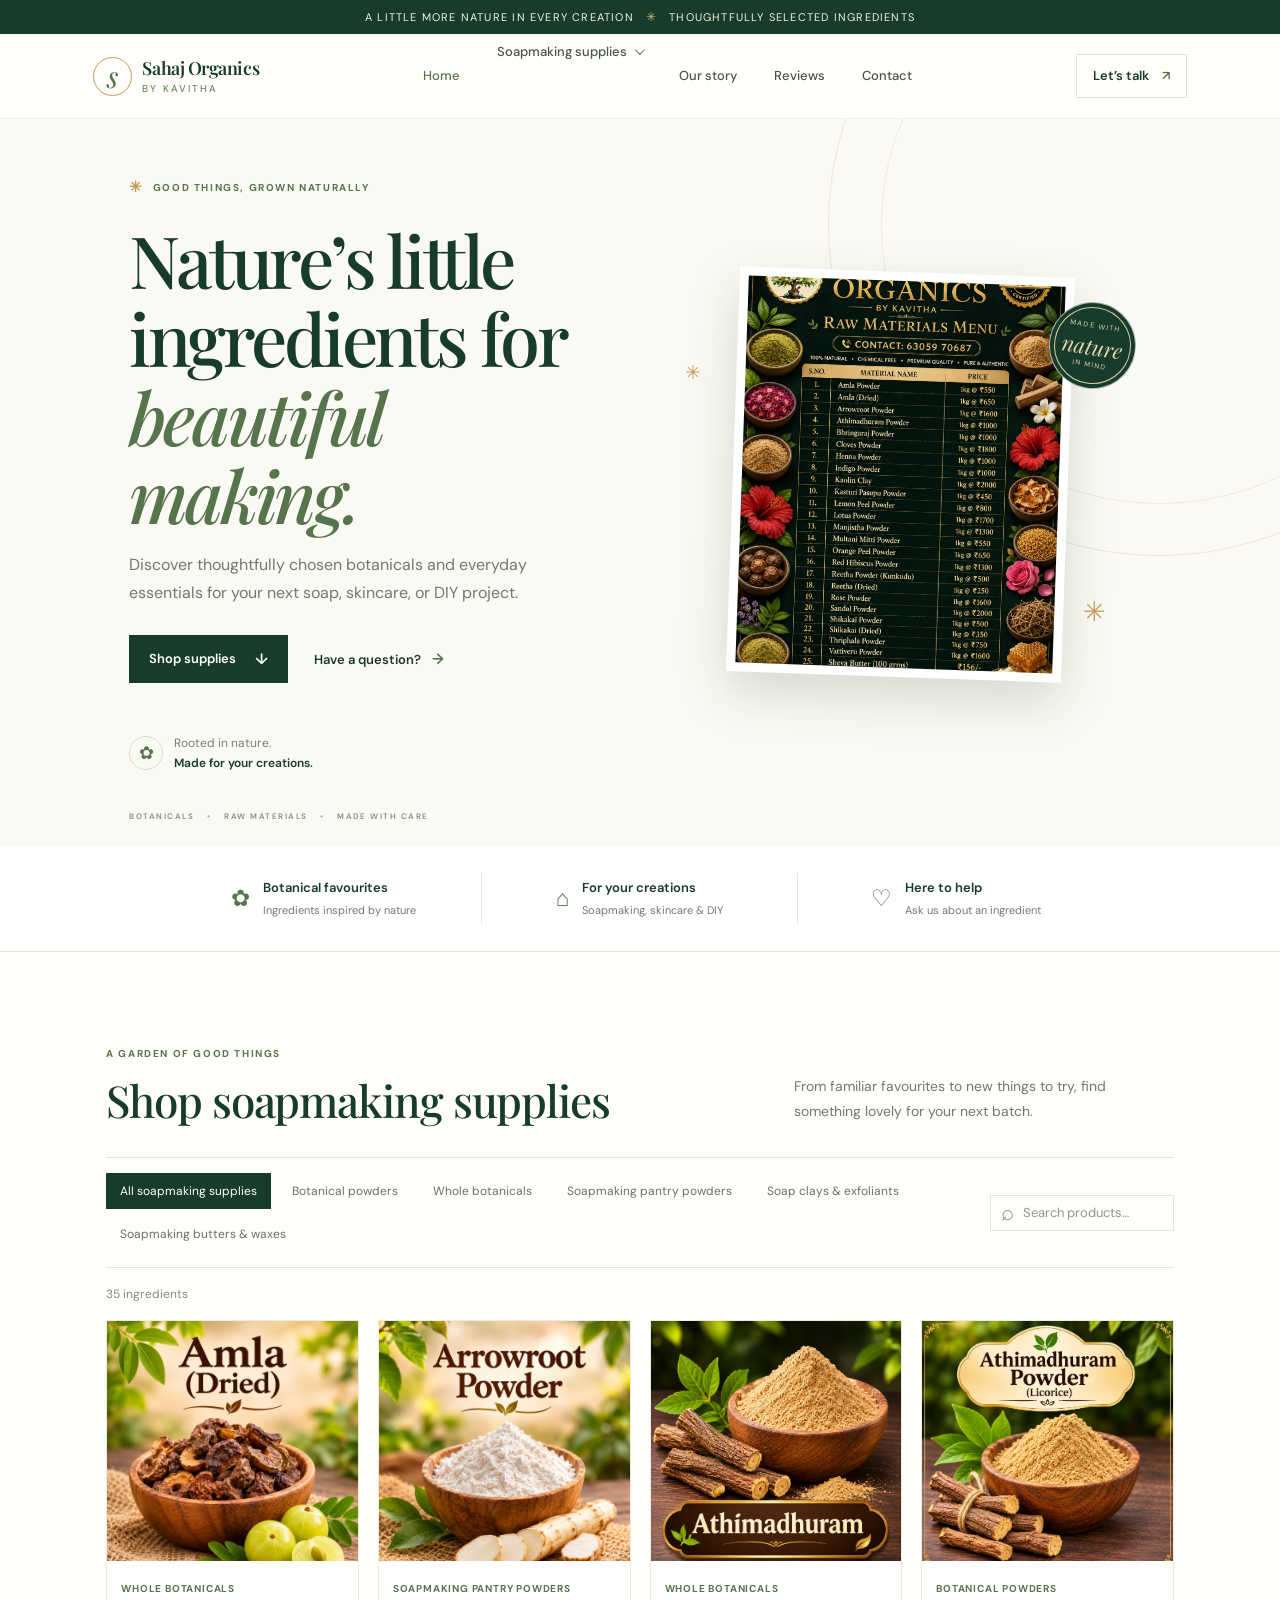
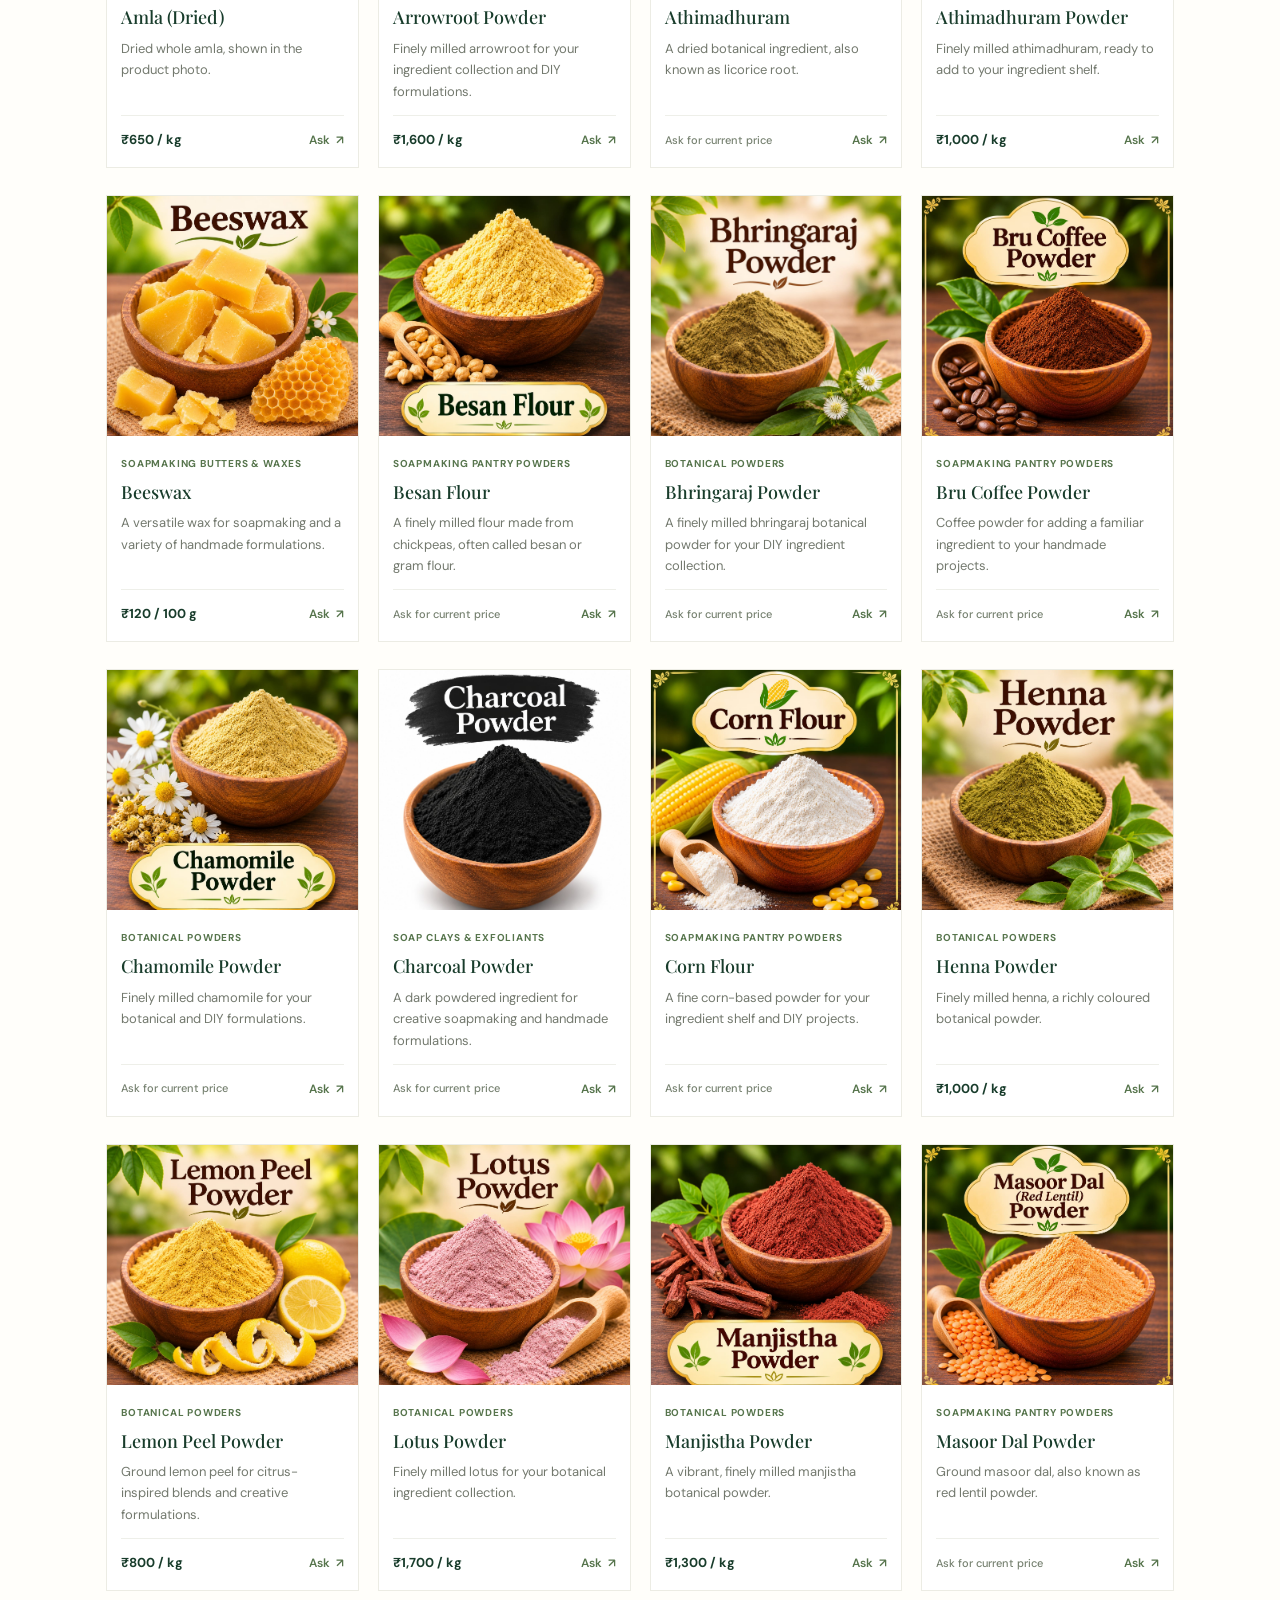
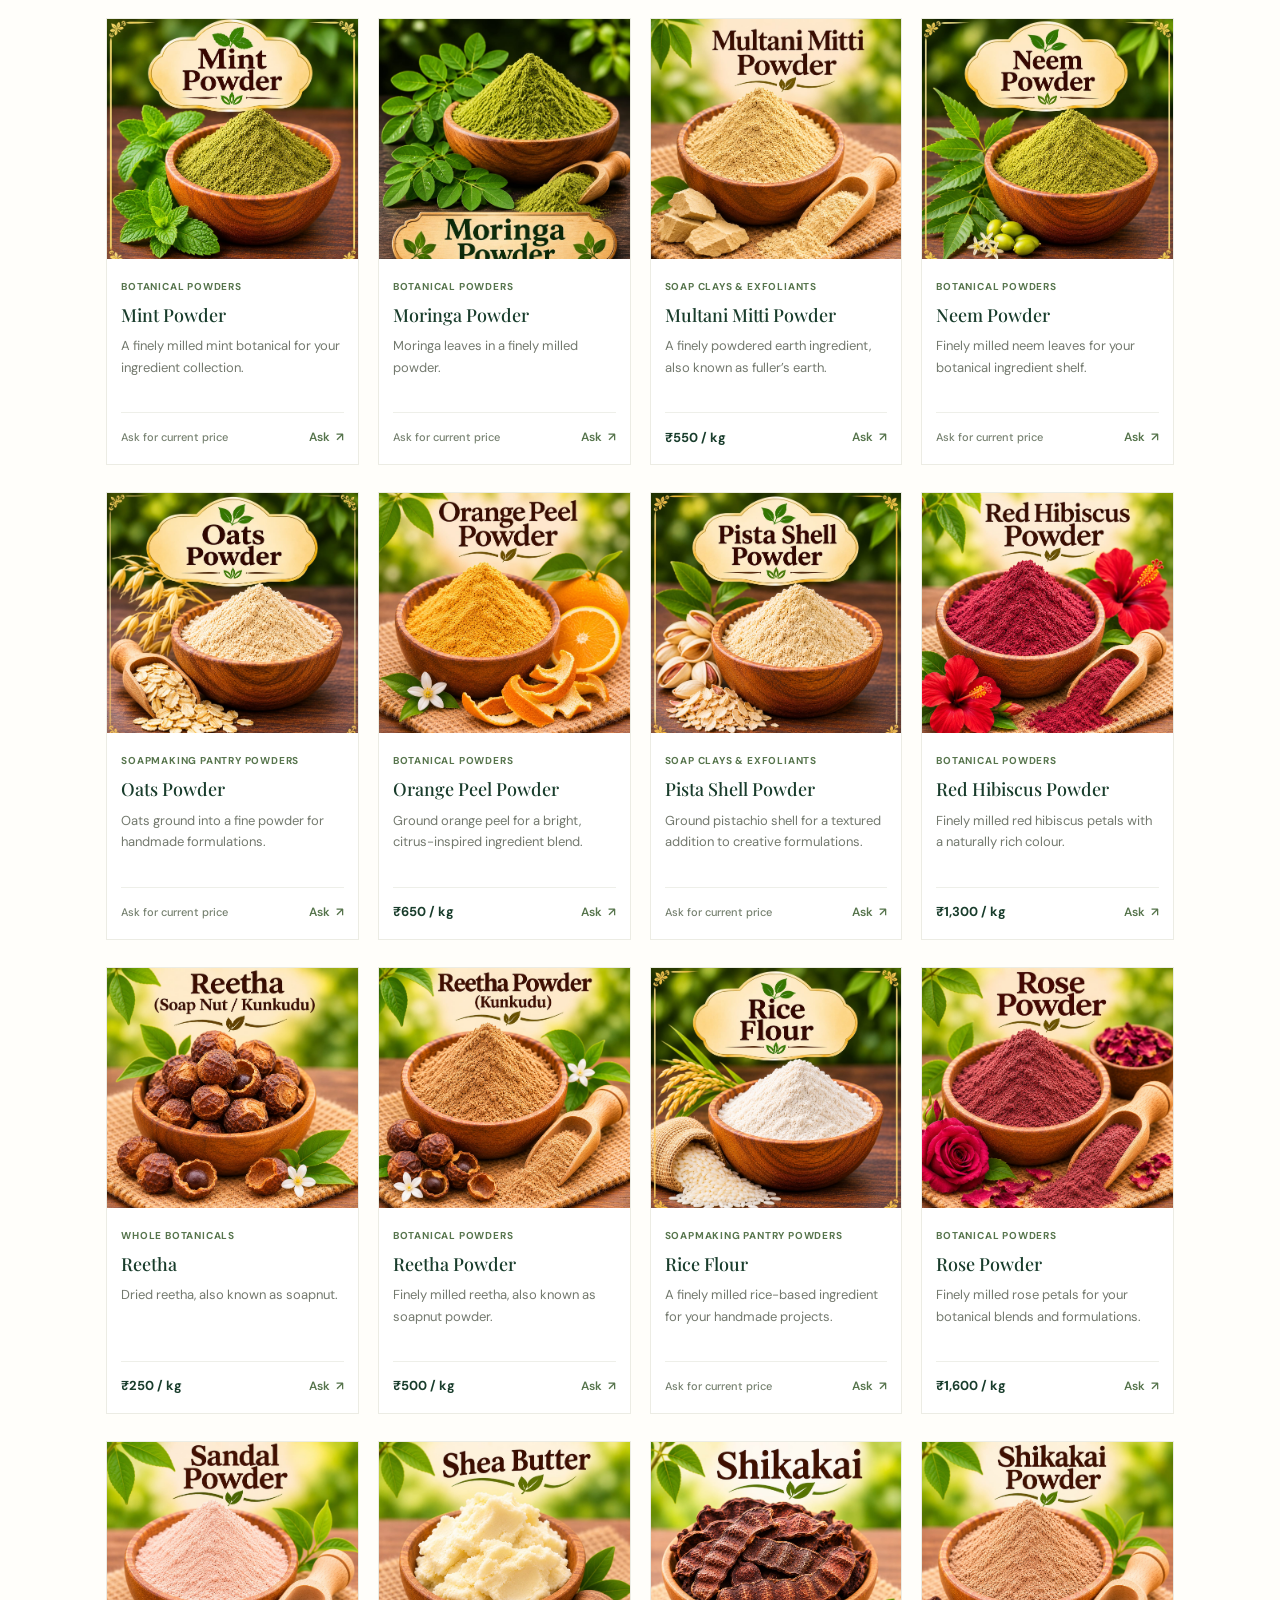
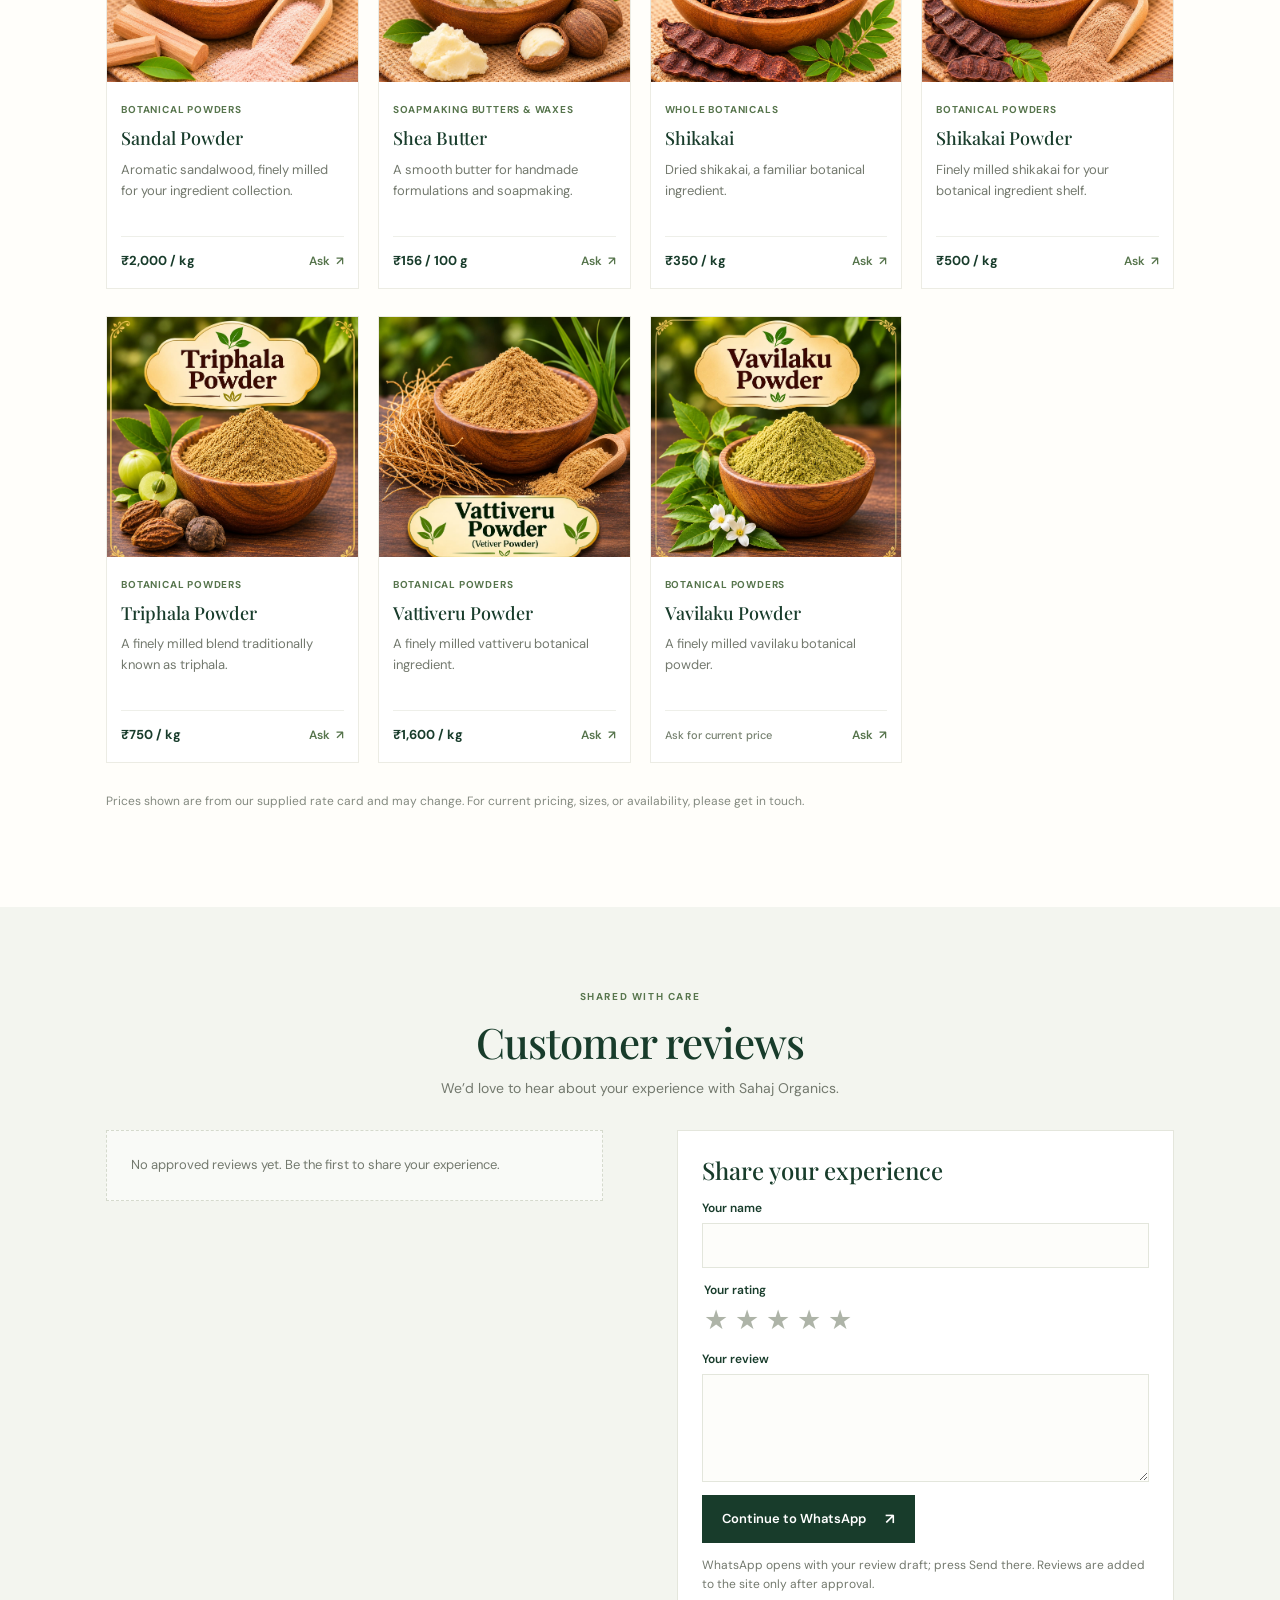
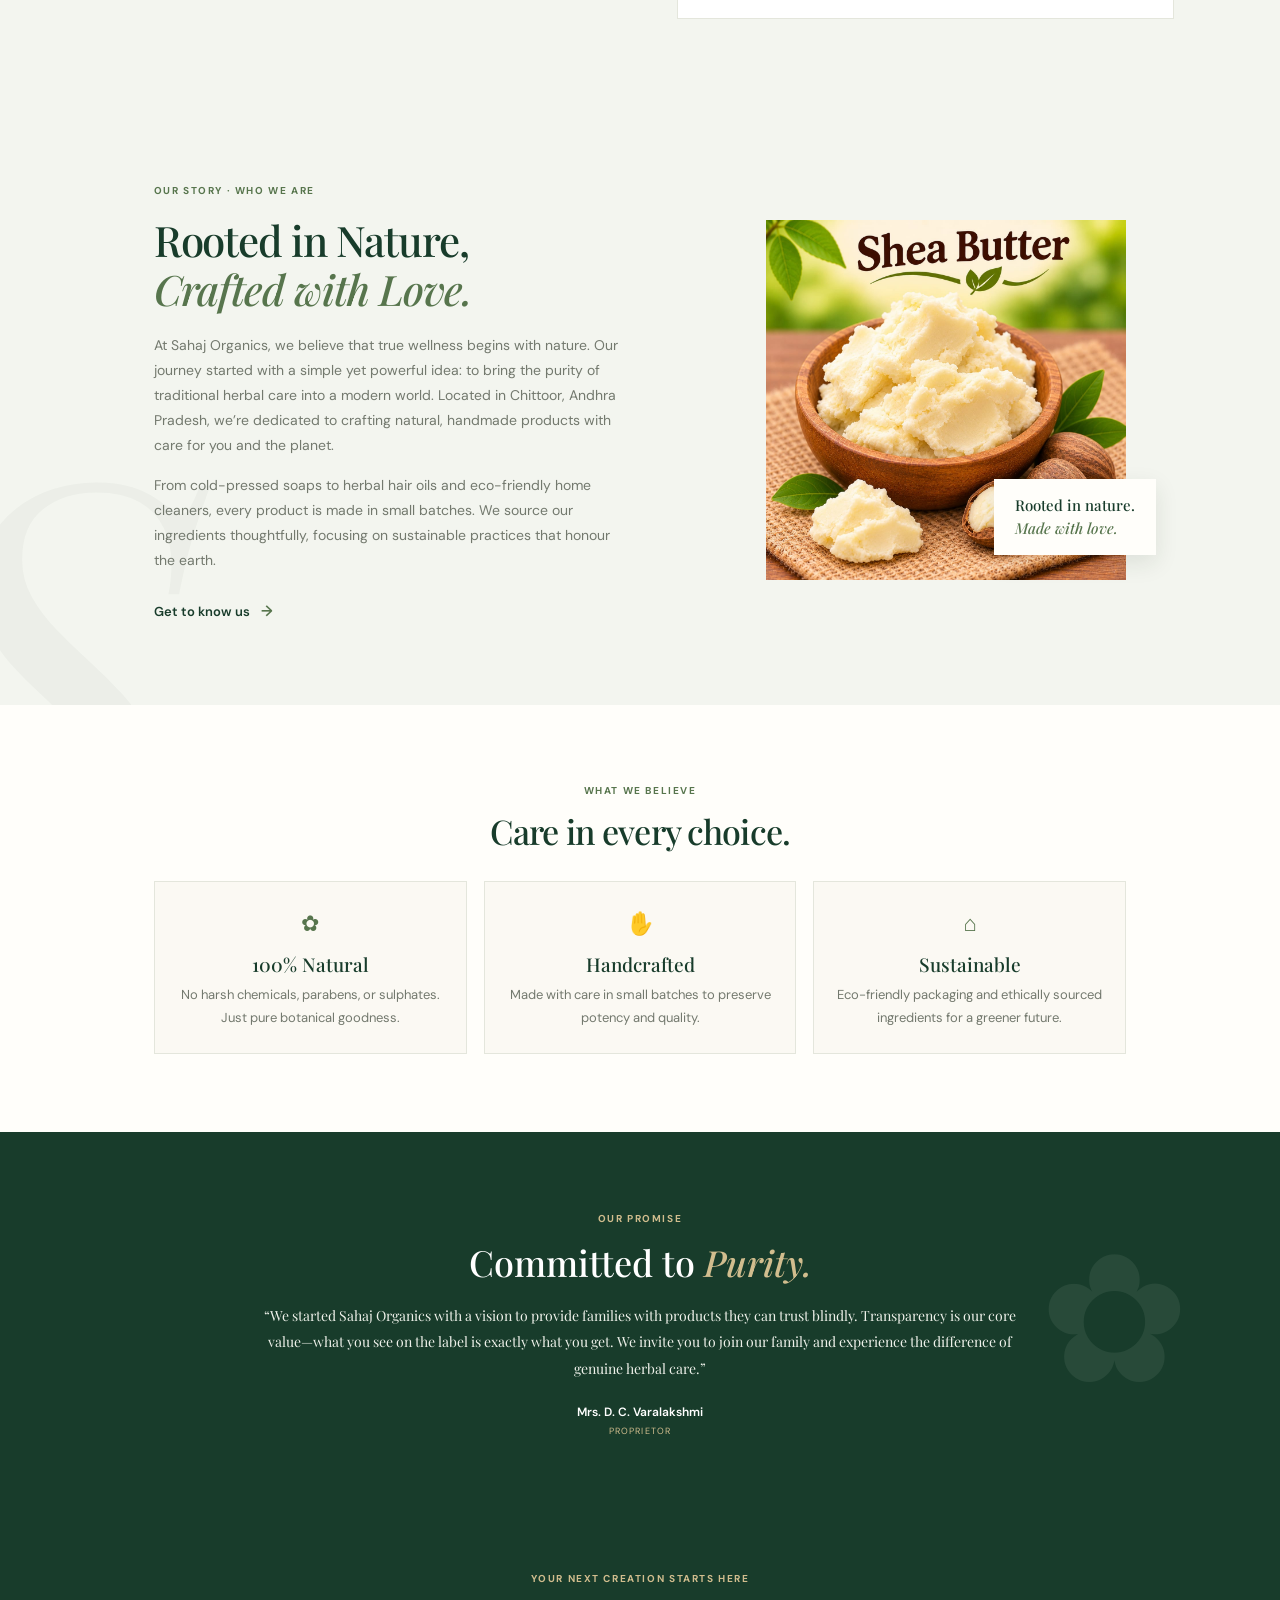
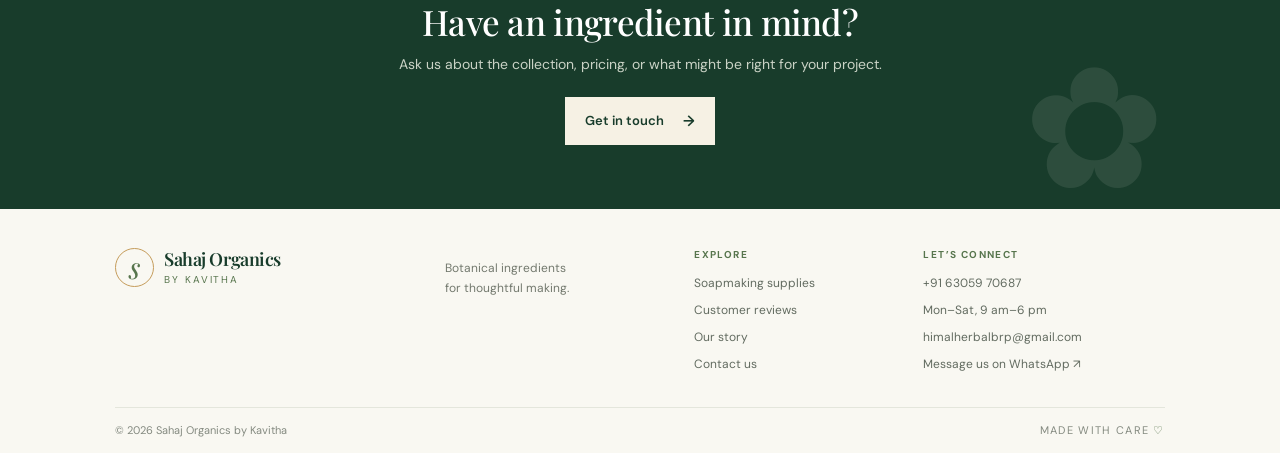
==== index.html @ aa80fddc "Add Sahaj Organics storefront Co-authored-by: Copilot <223556219+Copilot@users.noreply.github.com>" ====
<!doctype html>
<html lang="en">
  <head>
    <meta charset="utf-8">
    <meta name="viewport" content="width=device-width, initial-scale=1">
    <meta name="theme-color" content="#183c2b">
    <meta name="description" content="Explore botanical powders, dried ingredients, and soap-making essentials from Sahaj Organics.">
    <title>Sahaj Organics | Botanical ingredients, naturally</title>
    <link rel="preconnect" href="https://fonts.googleapis.com">
    <link rel="preconnect" href="https://fonts.gstatic.com" crossorigin>
    <link href="https://fonts.googleapis.com/css2?family=DM+Sans:wght@400;500;600;700&family=Playfair+Display:wght@500;600;700&display=swap" rel="stylesheet">
    <link rel="stylesheet" href="styles.css">
    <script src="app.js" defer></script>
  </head>
  <body>
    <div class="announcement">A little more nature in every creation <span aria-hidden="true">✳</span> Thoughtfully selected ingredients</div>
    <header class="site-header">
      <a class="brand" href="index.html" aria-label="Sahaj Organics home">
        <span class="brand-mark" aria-hidden="true">s</span>
        <span class="brand-copy"><strong>Sahaj Organics</strong><small>by Kavitha</small></span>
      </a>
      <nav class="main-nav" aria-label="Main navigation">
        <a class="nav-link active" href="index.html">Home</a>
        <details class="nav-dropdown">
          <summary>Soapmaking supplies <span class="dropdown-caret" aria-hidden="true"></span></summary>
          <div class="dropdown-menu">
            <a href="#shop" data-category-link="all">All soapmaking supplies</a>
            <a href="#shop" data-category-link="Botanical powders">Botanical powders</a>
            <a href="#shop" data-category-link="Whole botanicals">Whole botanicals</a>
            <a href="#shop" data-category-link="Soapmaking pantry powders">Soapmaking pantry powders</a>
            <a href="#shop" data-category-link="Soap clays & exfoliants">Soap clays &amp; exfoliants</a>
            <a href="#shop" data-category-link="Soapmaking butters & waxes">Soapmaking butters &amp; waxes</a>
          </div>
        </details>
        <a class="nav-link" href="#our-story">Our story</a>
        <a class="nav-link" href="#reviews">Reviews</a>
        <a class="nav-link" href="contact.html">Contact</a>
      </nav>
      <a class="header-cta" href="https://wa.me/916305970687" target="_blank" rel="noreferrer">Let’s talk <span aria-hidden="true">↗</span></a>
    </header>

    <main>
      <section class="hero">
        <div class="hero-copy">
          <span class="eyebrow"><span aria-hidden="true">✳</span> GOOD THINGS, GROWN NATURALLY</span>
          <h1>Nature’s little<br>ingredients for<br><em>beautiful making.</em></h1>
          <p>Discover thoughtfully chosen botanicals and everyday essentials for your next soap, skincare, or DIY project.</p>
          <div class="hero-actions">
            <a class="button button-dark" href="#shop">Shop supplies <span aria-hidden="true">↓</span></a>
            <a class="text-link" href="contact.html">Have a question? <span aria-hidden="true">→</span></a>
          </div>
          <div class="hero-note"><span class="note-icon" aria-hidden="true">✿</span><span>Rooted in nature.<br><strong>Made for your creations.</strong></span></div>
        </div>
        <div class="hero-visual">
          <div class="hero-image-frame">
            <img src="images/Rates.jpeg" alt="Sahaj Organics raw materials and product rate card">
          </div>
          <div class="hero-stamp"><span>MADE WITH</span><strong>nature</strong><span>IN MIND</span></div>
          <span class="hero-sparkle sparkle-one" aria-hidden="true">✳</span>
          <span class="hero-sparkle sparkle-two" aria-hidden="true">✳</span>
        </div>
        <div class="hero-bottom-note">BOTANICALS <span>•</span> RAW MATERIALS <span>•</span> MADE WITH CARE</div>
      </section>

      <section class="benefits" aria-label="What we offer">
        <div><span class="benefit-icon" aria-hidden="true">✿</span><span><strong>Botanical favourites</strong><small>Ingredients inspired by nature</small></span></div>
        <div><span class="benefit-icon" aria-hidden="true">⌂</span><span><strong>For your creations</strong><small>Soapmaking, skincare &amp; DIY</small></span></div>
        <div><span class="benefit-icon" aria-hidden="true">♡</span><span><strong>Here to help</strong><small>Ask us about an ingredient</small></span></div>
      </section>

      <section class="shop-section" id="shop">
        <div class="section-heading">
          <div><span class="eyebrow">A GARDEN OF GOOD THINGS</span><h2>Shop soapmaking supplies</h2></div>
          <p>From familiar favourites to new things to try, find something lovely for your next batch.</p>
        </div>
        <div class="shop-controls">
          <div class="category-filters" role="group" aria-label="Filter products by category" id="categoryFilters"></div>
          <label class="search-box">
            <span class="search-icon" aria-hidden="true">⌕</span>
            <span class="visually-hidden">Search products</span>
            <input id="productSearch" type="search" placeholder="Search products…" autocomplete="off">
          </label>
        </div>
        <p class="results-count" id="resultsCount" aria-live="polite"></p>
        <div class="product-grid" id="productsGrid"></div>
        <p class="price-note">Prices shown are from our supplied rate card and may change. For current pricing, sizes, or availability, please get in touch.</p>
      </section>

      <section class="reviews-section" id="reviews" aria-labelledby="reviewsHeading">
        <div class="reviews-section-inner">
          <div class="reviews-section-heading">
            <span class="eyebrow">SHARED WITH CARE</span>
            <h2 id="reviewsHeading">Customer reviews</h2>
            <p>We’d love to hear about your experience with Sahaj Organics.</p>
          </div>
          <div class="approved-reviews" id="approvedReviews" aria-live="polite"></div>
          <form class="review-form" id="reviewForm">
            <h3>Share your experience</h3>
            <div class="review-form-field">
              <label for="reviewerName">Your name</label>
              <input id="reviewerName" name="reviewerName" type="text" autocomplete="name" maxlength="60" required>
            </div>
            <fieldset class="review-rating">
              <legend>Your rating</legend>
              <div class="review-rating-options">
                <label class="review-rating-option"><input type="radio" name="reviewRating" value="5" required><span aria-hidden="true">★</span><span class="visually-hidden">5 stars</span></label>
                <label class="review-rating-option"><input type="radio" name="reviewRating" value="4"><span aria-hidden="true">★</span><span class="visually-hidden">4 stars</span></label>
                <label class="review-rating-option"><input type="radio" name="reviewRating" value="3"><span aria-hidden="true">★</span><span class="visually-hidden">3 stars</span></label>
                <label class="review-rating-option"><input type="radio" name="reviewRating" value="2"><span aria-hidden="true">★</span><span class="visually-hidden">2 stars</span></label>
                <label class="review-rating-option"><input type="radio" name="reviewRating" value="1"><span aria-hidden="true">★</span><span class="visually-hidden">1 star</span></label>
              </div>
            </fieldset>
            <div class="review-form-field">
              <label for="reviewText">Your review</label>
              <textarea id="reviewText" name="reviewText" rows="4" minlength="10" maxlength="1000" required></textarea>
            </div>
            <button class="button button-dark" type="submit">Continue to WhatsApp <span aria-hidden="true">↗</span></button>
            <p class="review-submission-note" id="reviewSubmissionStatus" role="status">WhatsApp opens with your review draft; press Send there. Reviews are added to the site only after approval.</p>
            <a class="review-whatsapp-link" id="reviewWhatsAppLink" href="#" target="_blank" rel="noreferrer" hidden>Open WhatsApp review draft <span aria-hidden="true">↗</span></a>
          </form>
        </div>
      </section>

      <section class="story-section" id="our-story">
        <div class="story-decoration" aria-hidden="true">S</div>
        <div class="story-content">
          <span class="eyebrow">OUR STORY · WHO WE ARE</span>
          <h2>Rooted in Nature,<br><em>Crafted with Love.</em></h2>
          <p>At Sahaj Organics, we believe that true wellness begins with nature. Our journey started with a simple yet powerful idea: to bring the purity of traditional herbal care into a modern world. Located in Chittoor, Andhra Pradesh, we’re dedicated to crafting natural, handmade products with care for you and the planet.</p>
          <p>From cold-pressed soaps to herbal hair oils and eco-friendly home cleaners, every product is made in small batches. We source our ingredients thoughtfully, focusing on sustainable practices that honour the earth.</p>
          <a class="text-link" href="contact.html">Get to know us <span aria-hidden="true">→</span></a>
        </div>
        <div class="story-image"><img src="images/SheaButter.jpeg" alt="Shea butter, one of Sahaj Organics’ natural ingredients" loading="lazy"><span>Rooted in nature.<br><em>Made with love.</em></span></div>
      </section>

      <section class="story-values-section" aria-labelledby="story-values-heading">
        <div class="story-values-heading">
          <span class="eyebrow">WHAT WE BELIEVE</span>
          <h2 id="story-values-heading">Care in every choice.</h2>
        </div>
        <div class="story-values-grid">
          <article class="story-value-card">
            <span class="story-value-icon" aria-hidden="true">✿</span>
            <h3>100% Natural</h3>
            <p>No harsh chemicals, parabens, or sulphates. Just pure botanical goodness.</p>
          </article>
          <article class="story-value-card">
            <span class="story-value-icon" aria-hidden="true">✋</span>
            <h3>Handcrafted</h3>
            <p>Made with care in small batches to preserve potency and quality.</p>
          </article>
          <article class="story-value-card">
            <span class="story-value-icon" aria-hidden="true">⌂</span>
            <h3>Sustainable</h3>
            <p>Eco-friendly packaging and ethically sourced ingredients for a greener future.</p>
          </article>
        </div>
      </section>

      <section class="promise-section" aria-labelledby="promise-heading">
        <div class="promise-content">
          <span class="eyebrow">OUR PROMISE</span>
          <h2 id="promise-heading">Committed to <em>Purity.</em></h2>
          <blockquote>“We started Sahaj Organics with a vision to provide families with products they can trust blindly. Transparency is our core value—what you see on the label is exactly what you get. We invite you to join our family and experience the difference of genuine herbal care.”</blockquote>
          <div class="promise-author"><strong>Mrs. D. C. Varalakshmi</strong><span>Proprietor</span></div>
        </div>
        <span class="promise-flower" aria-hidden="true">✿</span>
      </section>

      <section class="closing-banner">
        <span class="eyebrow">YOUR NEXT CREATION STARTS HERE</span>
        <h2>Have an ingredient in mind?</h2>
        <p>Ask us about the collection, pricing, or what might be right for your project.</p>
        <a class="button button-light" href="contact.html">Get in touch <span aria-hidden="true">→</span></a>
        <span class="banner-leaf" aria-hidden="true">✿</span>
      </section>
    </main>

    <footer class="site-footer">
      <div class="footer-main">
        <a class="brand footer-brand" href="index.html" aria-label="Sahaj Organics home">
          <span class="brand-mark" aria-hidden="true">s</span>
          <span class="brand-copy"><strong>Sahaj Organics</strong><small>by Kavitha</small></span>
        </a>
        <p>Botanical ingredients<br>for thoughtful making.</p>
        <div class="footer-links"><strong>EXPLORE</strong><a href="#shop">Soapmaking supplies</a><a href="#reviews">Customer reviews</a><a href="#our-story">Our story</a><a href="contact.html">Contact us</a></div>
        <div class="footer-contact"><strong>LET’S CONNECT</strong><a href="tel:+916305970687">+91 63059 70687</a><span>Mon–Sat, 9 am–6 pm</span><a href="mailto:himalherbalbrp@gmail.com">himalherbalbrp@gmail.com</a><a href="https://wa.me/916305970687" target="_blank" rel="noreferrer">Message us on WhatsApp ↗</a></div>
      </div>
      <div class="footer-bottom"><span>© <span id="currentYear"></span> Sahaj Organics by Kavitha</span><span>MADE WITH CARE <span aria-hidden="true">♡</span></span></div>
    </footer>
    <dialog class="product-dialog" id="productDialog" aria-labelledby="dialogProductName" aria-describedby="dialogProductDescription">
      <div class="product-dialog-panel">
        <button class="dialog-close" type="button" aria-label="Close product details" autofocus>×</button>
        <div class="product-dialog-layout">
          <div class="product-dialog-media"><img id="dialogProductImage" src="" alt=""></div>
          <div class="product-dialog-copy">
            <span class="product-category" id="dialogProductCategory"></span>
            <h2 id="dialogProductName"></h2>
            <p class="dialog-product-price" id="dialogProductPrice"></p>
            <section class="dialog-description">
              <h3>About this ingredient</h3>
              <p id="dialogProductDescription"></p>
            </section>
            <div class="product-detail-sections" id="dialogProductDetails" hidden>
              <section>
                <h3>Common uses</h3>
                <ul class="product-detail-list" id="dialogProductUses"></ul>
              </section>
              <section>
                <h3>Why makers choose it</h3>
                <ul class="product-detail-list" id="dialogProductHighlights"></ul>
              </section>
            </div>
            <p class="dialog-product-note" id="dialogProductNote"></p>
            <a class="button button-dark dialog-enquire" id="dialogProductEnquire" href="https://wa.me/916305970687" target="_blank" rel="noreferrer">Ask about this product <span aria-hidden="true">↗</span></a>
          </div>
        </div>
      </div>
    </dialog>
  </body>
</html>
---- styles.css ----
:root {
  color-scheme: light;
  --forest: #183c2b;
  --forest-deep: #102b1e;
  --leaf: #57754d;
  --sage: #e8eee1;
  --sage-light: #f3f5ef;
  --cream: #fbf9f3;
  --paper: #fffefa;
  --gold: #c59c5b;
  --ink: #27382d;
  --muted: #73796e;
  --line: #e4e6dc;
  --serif: "Playfair Display", Georgia, serif;
  --sans: "DM Sans", Arial, sans-serif;
}

* { box-sizing: border-box; }
html { scroll-behavior: smooth; scroll-padding-top: 100px; }
body { margin: 0; background: var(--paper); color: var(--ink); font-family: var(--sans); font-size: 16px; line-height: 1.5; -webkit-font-smoothing: antialiased; }
a { color: inherit; text-decoration: none; }
button, input, textarea { font: inherit; }
button, a { -webkit-tap-highlight-color: transparent; }
::selection { color: white; background: var(--leaf); }

.announcement { min-height: 34px; display: flex; justify-content: center; align-items: center; gap: 12px; padding: 7px 16px; background: var(--forest); color: #f5f0df; font-size: 11px; letter-spacing: .11em; text-transform: uppercase; }
.announcement span { color: #d3b579; font-size: 12px; }
.site-header { height: 85px; display: flex; justify-content: space-between; align-items: center; padding: 0 7.3%; background: var(--paper); border-bottom: 1px solid rgba(32, 57, 39, .07); position: sticky; top: 0; z-index: 20; }
.brand { display: flex; align-items: center; gap: 10px; color: var(--forest); }
.brand-mark { width: 39px; height: 39px; display: grid; place-items: center; border: 1px solid var(--gold); border-radius: 50%; color: var(--leaf); font: italic 30px var(--serif); line-height: 1; }
.brand-copy { display: grid; gap: 1px; }
.brand-copy strong { font: 600 18px var(--serif); letter-spacing: -.025em; }
.brand-copy small { color: var(--leaf); font-size: 10px; letter-spacing: .19em; text-transform: uppercase; }
.main-nav { height: 100%; display: flex; align-items: center; gap: 37px; }
.nav-link, .nav-dropdown summary { padding: 10px 0; color: #4a5448; font-size: 13px; font-weight: 500; cursor: pointer; transition: color .2s ease; }
.nav-link:hover, .nav-link.active, .nav-dropdown summary:hover { color: var(--leaf); }
.nav-dropdown { height: 100%; display: flex; align-items: center; position: relative; }
.nav-dropdown summary { display: inline-flex; align-items: center; gap: 8px; list-style: none; line-height: 1.2; }
.nav-dropdown summary::-webkit-details-marker { display: none; }
.dropdown-caret { width: 7px; height: 7px; flex: 0 0 7px; border-right: 1.5px solid var(--leaf); border-bottom: 1.5px solid var(--leaf); transform: rotate(45deg) translateY(-2px); transition: transform .18s ease; }
.nav-dropdown[open] .dropdown-caret { transform: rotate(225deg) translateY(-2px); }
.nav-dropdown summary:focus-visible { outline: 2px solid var(--leaf); outline-offset: 5px; }
.dropdown-menu { display: none; position: absolute; top: calc(100% + 8px); left: -16px; z-index: 40; width: 260px; max-width: calc(100vw - 32px); padding: 8px; border: 1px solid var(--line); border-radius: 8px; background: var(--paper); box-shadow: 0 16px 38px rgba(27, 46, 32, .16); }
.nav-dropdown[open] .dropdown-menu { display: grid; }
.dropdown-menu a { display: flex; align-items: center; min-height: 42px; padding: 10px 12px; border-radius: 5px; color: var(--ink); font-size: 13px; transition: background-color .18s ease, color .18s ease; }
.dropdown-menu a:hover, .dropdown-menu a:focus-visible { outline: 0; background: var(--sage-light); color: var(--leaf); }
.dropdown-menu a:focus-visible { box-shadow: inset 0 0 0 1px var(--leaf); }
.header-cta { padding: 11px 16px; border: 1px solid #dfe4d8; color: var(--forest); font-size: 13px; font-weight: 600; transition: background .2s ease; }
.header-cta:hover { background: var(--sage-light); }
.header-cta span { padding-left: 10px; color: var(--leaf); }

.hero { position: relative; min-height: 585px; overflow: hidden; display: grid; grid-template-columns: 1.02fr .98fr; align-items: center; padding: 56px 10.1% 72px; background: var(--cream); }
.hero::before { content: ""; position: absolute; top: -225px; right: -210px; width: 660px; height: 660px; border: 1px solid #e8e7d8; border-radius: 50%; }
.hero::after { content: ""; position: absolute; top: -172px; right: -158px; width: 555px; height: 555px; border: 1px solid #ecebdc; border-radius: 50%; }
.hero-copy { position: relative; z-index: 2; max-width: 485px; }
.eyebrow { display: inline-flex; align-items: center; gap: 9px; color: var(--leaf); font-size: 10px; font-weight: 700; letter-spacing: .16em; line-height: 1.5; }
.hero .eyebrow span { color: var(--gold); font-size: 15px; }
h1, h2, h3, p { margin-top: 0; }
.hero h1, .contact-hero h1 { margin: 21px 0 17px; color: var(--forest); font: 500 clamp(48px, 5.8vw, 72px)/1.09 var(--serif); letter-spacing: -.045em; }
.hero h1 em, .story-content h2 em, .contact-hero h1 em { color: var(--leaf); font-weight: 500; }
.hero-copy > p { max-width: 420px; margin-bottom: 28px; color: var(--muted); font-size: 16px; line-height: 1.75; }
.hero-actions { display: flex; flex-wrap: wrap; align-items: center; gap: 18px 26px; }
.hero-actions .button { white-space: nowrap; }
.button { min-height: 48px; display: inline-flex; justify-content: center; align-items: center; gap: 19px; padding: 0 20px; border: 0; cursor: pointer; font-size: 13px; font-weight: 600; transition: transform .2s ease, background .2s ease; }
.button:hover { transform: translateY(-2px); }
.button-dark { background: var(--forest); color: white; }
.button-dark:hover { background: var(--forest-deep); }
.button-light { background: #f6f1e4; color: var(--forest); }
.button span { font-size: 15px; }
.text-link { color: var(--forest); font-size: 13px; font-weight: 600; }
.text-link span { padding-left: 8px; color: var(--leaf); font-size: 15px; }
.hero-note { display: flex; align-items: center; gap: 11px; margin-top: 50px; color: #798071; font-size: 12px; line-height: 1.7; }
.hero-note strong { color: var(--forest); font-weight: 600; }
.note-icon { width: 34px; height: 34px; display: grid; place-items: center; border: 1px solid #d7ddcb; border-radius: 50%; color: var(--leaf); font-size: 18px; }
.hero-visual { position: relative; z-index: 1; display: flex; justify-content: center; align-items: center; min-height: 455px; }
.hero-image-frame { width: min(335px, 70%); height: 405px; padding: 9px; transform: rotate(2deg); background: white; box-shadow: 0 20px 50px rgba(37, 57, 39, .17); }
.hero-image-frame img { width: 100%; height: 100%; object-fit: cover; }
.hero-stamp { position: absolute; top: 55px; right: 3%; width: 87px; height: 87px; display: flex; flex-direction: column; justify-content: center; align-items: center; border: 1px solid rgba(255,255,255,.62); border-radius: 50%; outline: 1px solid #d7c79c; outline-offset: -6px; background: var(--forest); color: #e5d6af; transform: rotate(9deg); }
.hero-stamp span { font-size: 7px; letter-spacing: .17em; }
.hero-stamp strong { font: italic 21px var(--serif); }
.hero-sparkle { position: absolute; z-index: 1; color: var(--gold); }
.sparkle-one { top: 112px; left: 7%; font-size: 19px; }
.sparkle-two { right: 9%; bottom: 69px; font-size: 27px; }
.hero-bottom-note { position: absolute; bottom: 24px; left: 10.1%; color: #879080; font-size: 8px; font-weight: 600; letter-spacing: .19em; }
.hero-bottom-note span { padding: 0 9px; color: var(--gold); }

.benefits { display: grid; grid-template-columns: repeat(3, 1fr); padding: 27px 13%; background: #fff; border-bottom: 1px solid var(--line); }
.benefits > div { display: flex; justify-content: center; align-items: center; gap: 13px; min-height: 51px; border-right: 1px solid var(--line); }
.benefits > div:last-child { border: 0; }
.benefit-icon { color: var(--leaf); font-size: 23px; }
.benefits strong, .benefits small { display: block; }
.benefits strong { color: var(--forest); font-size: 13px; font-weight: 600; }
.benefits small { margin-top: 4px; color: var(--muted); font-size: 11px; }

.shop-section { padding: 88px 8.3% 96px; background: var(--paper); }
.section-heading { display: flex; justify-content: space-between; align-items: end; gap: 30px; margin-bottom: 31px; }
.section-heading h2, .story-content h2, .contact-card h2, .enquiry-form h2 { margin: 10px 0 0; color: var(--forest); font: 500 44px/1.2 var(--serif); letter-spacing: -.025em; }
.section-heading > p { max-width: 380px; margin: 0 0 3px; color: var(--muted); font-size: 14px; line-height: 1.75; }
.shop-controls { display: flex; justify-content: space-between; align-items: center; gap: 18px; padding: 15px 0; border-top: 1px solid var(--line); border-bottom: 1px solid var(--line); }
.category-filters { display: flex; flex-wrap: wrap; gap: 7px; }
.filter-chip { min-height: 36px; padding: 0 13px; border: 1px solid transparent; background: transparent; color: #687166; cursor: pointer; font-size: 12px; transition: .2s ease; }
.filter-chip:hover { border-color: #dfe4d8; color: var(--forest); }
.filter-chip.selected { border-color: var(--forest); background: var(--forest); color: #fff; }
.search-box { width: 210px; min-width: 170px; height: 36px; display: flex; align-items: center; gap: 7px; padding: 0 10px; border: 1px solid var(--line); color: #8a9284; }
.search-icon { font-size: 22px; line-height: 1; }
.search-box input { width: 100%; border: 0; outline: 0; background: transparent; color: var(--ink); font-size: 13px; }
.search-box input::placeholder { color: #92978d; }
.results-count { margin: 17px 0; color: #848a80; font-size: 12px; }
.product-grid { display: grid; grid-template-columns: repeat(4, minmax(0, 1fr)); gap: 27px 19px; }
.product-card { min-width: 0; border: 1px solid #ecece4; background: #fff; transition: box-shadow .22s ease, transform .22s ease; }
.product-card:hover { transform: translateY(-3px); box-shadow: 0 12px 30px rgba(31, 51, 35, .08); }
.product-image { position: relative; width: 100%; height: 240px; display: grid; place-items: center; overflow: hidden; padding: 0; border: 0; background: var(--sage-light); color: inherit; font: inherit; text-align: left; cursor: pointer; }
.product-image img { width: 100%; height: 100%; object-fit: cover; transition: transform .45s ease; }
.product-card:hover .product-image img { transform: scale(1.035); }
.product-image:focus-visible, .product-title-button:focus-visible { outline: 2px solid var(--leaf); outline-offset: 3px; }
.image-zoom { position: absolute; top: 11px; right: 11px; width: 31px; height: 31px; display: grid; place-items: center; border: 1px solid rgba(32, 60, 42, .12); border-radius: 50%; background: rgba(255,255,255,.9); color: var(--forest); font-size: 18px; opacity: 0; transition: opacity .2s ease; }
.product-card:hover .image-zoom, .product-image:focus-visible .image-zoom { opacity: 1; }
.product-info { padding: 14px 14px 13px; }
.product-category { color: var(--leaf); font-size: 10px; font-weight: 700; letter-spacing: .08em; text-transform: uppercase; }
.product-info h3 { margin: 7px 0 8px; color: var(--forest); font: 500 18px/1.3 var(--serif); }
.product-title-button { padding: 0; border: 0; background: transparent; color: inherit; font: inherit; text-align: left; cursor: pointer; }
.product-title-button:hover { color: var(--leaf); }
.product-description { min-height: 65px; margin: 0; color: var(--muted); font-size: 13px; line-height: 1.65; }
.product-bottom { display: flex; justify-content: space-between; align-items: center; gap: 5px; margin-top: 12px; padding-top: 10px; border-top: 1px solid #eeefe9; }
.product-price { color: var(--forest); font-size: 13px; font-weight: 700; }
.product-price.price-ask { color: #768170; font-size: 11px; font-weight: 500; }
.product-enquire { padding: 5px 0 5px 5px; color: var(--leaf); font-size: 12px; font-weight: 600; white-space: nowrap; }
.product-enquire span { padding-left: 3px; }
.empty-state { grid-column: 1 / -1; padding: 55px 20px; text-align: center; color: var(--muted); }
.empty-state > span { color: var(--leaf); font-size: 32px; }
.empty-state h3 { margin: 12px 0 7px; color: var(--forest); font: 500 22px var(--serif); }
.empty-state p { margin: 0; font-size: 14px; }
.price-note { margin: 28px 0 0; color: #848a80; font-size: 12px; line-height: 1.7; }

.product-dialog { width: min(920px, calc(100vw - 32px)); max-width: none; max-height: calc(100vh - 32px); padding: 0; overflow: visible; border: 0; border-radius: 12px; background: transparent; color: var(--ink); }
.product-dialog::backdrop { background: rgba(16, 35, 24, .62); backdrop-filter: blur(3px); }
.product-dialog-panel { position: relative; max-height: calc(100vh - 32px); overflow-y: auto; border-radius: 12px; background: var(--paper); box-shadow: 0 24px 70px rgba(12, 31, 19, .28); }
.product-dialog-layout { display: grid; grid-template-columns: minmax(0, .9fr) minmax(0, 1.1fr); align-items: stretch; }
.product-dialog-media { min-height: 520px; background: var(--sage-light); }
.product-dialog-media img { display: block; width: 100%; height: 100%; min-height: 520px; object-fit: cover; }
.product-dialog-copy { align-self: center; padding: 46px 42px 38px; }
.dialog-close { position: absolute; top: 14px; right: 14px; z-index: 2; width: 38px; height: 38px; display: grid; place-items: center; border: 1px solid var(--line); border-radius: 50%; background: var(--paper); color: var(--forest); font-size: 24px; line-height: 1; cursor: pointer; }
.dialog-close:hover { background: var(--sage); }
.dialog-close:focus-visible { outline: 2px solid var(--leaf); outline-offset: 3px; }
.product-dialog-copy h2 { margin: 10px 40px 8px 0; color: var(--forest); font: 500 38px/1.2 var(--serif); }
.dialog-product-price { margin: 0 0 24px; color: var(--forest); font-size: 18px; font-weight: 700; }
.dialog-description h3, .product-detail-sections h3 { margin: 0 0 8px; color: var(--forest); font-size: 15px; font-weight: 700; }
.dialog-description p { margin: 0; color: var(--muted); font-size: 14px; line-height: 1.7; }
.product-detail-sections { display: grid; gap: 18px; margin-top: 22px; }
.product-detail-sections[hidden] { display: none; }
.product-detail-list { display: grid; gap: 6px; margin: 0; padding-left: 19px; color: var(--muted); font-size: 13px; line-height: 1.65; }
.product-detail-list li::marker { color: var(--leaf); }
.dialog-product-note { margin: 20px 0 0; color: var(--muted); font-size: 12px; line-height: 1.65; }
.dialog-enquire { margin-top: 16px; }
.reviews-section { padding: 76px 8.3%; background: var(--sage-light); }
.reviews-section-inner { max-width: 1120px; margin: 0 auto; display: grid; grid-template-columns: minmax(0, 1fr) minmax(0, 1fr); align-items: start; gap: 30px 7%; }
.reviews-section-heading { grid-column: 1 / -1; text-align: center; }
.reviews-section-heading h2 { margin: 10px 0 8px; color: var(--forest); font: 500 42px/1.2 var(--serif); letter-spacing: -.025em; }
.reviews-section-heading > p { max-width: 520px; margin: 0 auto; color: var(--muted); font-size: 14px; line-height: 1.75; }
.approved-reviews { min-width: 0; }
.approved-review-empty { margin: 0; padding: 24px; border: 1px dashed #d5dacd; background: rgba(255,255,255,.55); color: var(--muted); font-size: 13px; line-height: 1.6; }
.approved-review-list { display: grid; gap: 12px; }
.approved-review { padding: 18px 20px; border: 1px solid var(--line); background: #fff; }
.approved-review-rating { margin: 0 0 4px; color: #a17d35; letter-spacing: .12em; }
.approved-review h4 { margin: 0 0 5px; color: var(--forest); font-size: 14px; }
.approved-review p:last-child { margin: 0; color: var(--muted); font-size: 13px; line-height: 1.65; }
.review-form { display: grid; gap: 13px; padding: 24px; border: 1px solid var(--line); background: #fff; }
.review-form h3 { margin: 0; color: var(--forest); font: 500 24px/1.3 var(--serif); }
.review-form-field { display: grid; gap: 6px; }
.review-form-field label, .review-rating legend { color: var(--forest); font-size: 12px; font-weight: 600; }
.review-form-field input, .review-form-field textarea { box-sizing: border-box; width: 100%; padding: 11px 12px; border: 1px solid #e3e6dc; border-radius: 0; outline-color: var(--leaf); background: #fdfdfa; color: var(--ink); font-size: 14px; }
.review-form-field textarea { resize: vertical; }
.review-rating { margin: 0; padding: 0; border: 0; }
.review-rating-options { display: flex; gap: 3px; margin-top: 5px; }
.review-rating-option { position: relative; display: grid; place-items: center; cursor: pointer; }
.review-rating-option input { position: absolute; width: 1px; height: 1px; opacity: 0; }
.review-rating-option span[aria-hidden="true"] { padding: 0 2px; color: #aeb4a8; font-size: 27px; line-height: 1.2; transition: color .15s ease; }
.review-rating-option.selected span[aria-hidden="true"], .review-rating-option:hover span[aria-hidden="true"] { color: #a17d35; }
.review-rating-option input:focus-visible + span { outline: 2px solid var(--leaf); outline-offset: 2px; }
.review-form > .button { justify-self: start; }
.review-submission-note { margin: 0; color: var(--muted); font-size: 12px; line-height: 1.6; }
.review-whatsapp-link { width: fit-content; color: var(--forest); font-size: 13px; font-weight: 700; text-decoration: underline; text-underline-offset: 3px; }
.review-whatsapp-link[hidden] { display: none; }

.story-section { position: relative; overflow: hidden; display: grid; grid-template-columns: 1.05fr .95fr; align-items: center; gap: 8%; padding: 82px 12%; background: var(--sage-light); }
.story-decoration { position: absolute; left: -95px; bottom: -205px; color: rgba(75, 103, 70, .045); font: italic 530px/1 var(--serif); }
.story-content { position: relative; z-index: 1; }
.story-content h2 { margin: 15px 0 19px; font-size: 42px; line-height: 1.16; }
.story-content > p { max-width: 480px; margin-bottom: 14px; color: var(--muted); font-size: 14px; line-height: 1.8; }
.story-content .text-link { display: inline-block; margin-top: 13px; }
.story-image { position: relative; width: 100%; max-width: 360px; height: 360px; justify-self: end; }
.story-image img { width: 100%; height: 100%; object-fit: cover; }
.story-image > span { position: absolute; right: -30px; bottom: 25px; padding: 15px 21px; background: var(--paper); color: var(--forest); font: 500 15px/1.55 var(--serif); box-shadow: 0 8px 22px rgba(28, 48, 34, .1); }
.story-image em { color: var(--leaf); }
.story-values-section { padding: 72px 12% 78px; background: var(--paper); }
.story-values-heading { margin-bottom: 29px; text-align: center; }
.story-values-heading h2 { margin: 10px 0 0; color: var(--forest); font: 500 34px/1.2 var(--serif); letter-spacing: -.025em; }
.story-values-grid { display: grid; grid-template-columns: repeat(3, minmax(0, 1fr)); gap: 17px; max-width: 1100px; margin: 0 auto; }
.story-value-card { padding: 25px 22px 23px; border: 1px solid var(--line); background: var(--cream); text-align: center; }
.story-value-icon { color: var(--leaf); font-size: 22px; }
.story-value-card h3 { margin: 11px 0 7px; color: var(--forest); font: 500 19px var(--serif); }
.story-value-card p { margin: 0 auto; max-width: 270px; color: var(--muted); font-size: 13px; line-height: 1.75; }
.promise-section { position: relative; overflow: hidden; padding: 73px 12%; background: var(--forest); color: #fff; text-align: center; }
.promise-content { position: relative; z-index: 1; max-width: 770px; margin: 0 auto; }
.promise-content .eyebrow { color: #d1bd8e; }
.promise-content h2 { margin: 12px 0 19px; font: 500 36px/1.2 var(--serif); }
.promise-content h2 em { color: #d1bd8e; font-weight: 500; }
.promise-content blockquote { margin: 0 auto 20px; color: #edf0e9; font: 400 14px/1.9 var(--serif); }
.promise-author { display: grid; gap: 4px; color: #fff; font-size: 12px; }
.promise-author strong { font-weight: 600; }
.promise-author span { color: #d1bd8e; font-size: 9px; letter-spacing: .12em; text-transform: uppercase; }
.promise-flower { position: absolute; top: 50%; right: 7%; color: rgba(232, 238, 225, .08); font-size: 180px; transform: translateY(-50%); }

.closing-banner { position: relative; overflow: hidden; display: flex; flex-direction: column; align-items: center; padding: 60px 20px 64px; background: var(--forest); color: white; text-align: center; }
.closing-banner .eyebrow { color: #d1bd8e; }
.closing-banner h2 { margin: 12px 0 9px; font: 500 35px var(--serif); letter-spacing: -.02em; }
.closing-banner p { margin: 0 0 22px; color: #cad3c6; font-size: 14px; }
.banner-leaf { position: absolute; right: 9%; bottom: -49px; color: rgba(232, 238, 225, .1); font-size: 170px; }
.site-footer { padding: 38px 9% 0; background: #f9f8f2; }
.footer-main { display: grid; grid-template-columns: 1.5fr 1.1fr 1fr 1.2fr; gap: 28px; padding-bottom: 34px; }
.footer-brand { align-self: start; }
.footer-main > p { margin: 11px 0 0; color: var(--muted); font-size: 12px; line-height: 1.7; }
.footer-links, .footer-contact { display: grid; align-content: start; gap: 9px; }
.footer-links > strong, .footer-contact > strong { margin-bottom: 3px; color: var(--leaf); font-size: 10px; letter-spacing: .14em; }
.footer-links a, .footer-contact a { width: fit-content; color: #626b60; font-size: 12px; }
.footer-contact span { color: #626b60; font-size: 12px; }
.footer-contact a, .footer-contact span { overflow-wrap: anywhere; }
.footer-links a:hover, .footer-contact a:hover { color: var(--forest); }
.footer-bottom { display: flex; justify-content: space-between; gap: 12px; padding: 14px 0; border-top: 1px solid var(--line); color: #848a80; font-size: 11px; }
.footer-bottom > span:last-child { letter-spacing: .12em; }
.footer-bottom > span:last-child span { color: var(--leaf); }

.contact-hero { padding: 74px 20px 67px; background: var(--cream); text-align: center; }
.contact-hero h1 { margin: 15px 0 13px; font-size: 64px; }
.contact-hero > p { max-width: 500px; margin: 0 auto; color: var(--muted); font-size: 15px; line-height: 1.75; }
.contact-section { display: grid; grid-template-columns: .93fr 1.07fr; gap: 8%; max-width: 1000px; margin: 0 auto; padding: 68px 30px 78px; }
.contact-card { padding: 28px 0; }
.contact-card h2, .enquiry-form h2 { margin: 12px 0 10px; font-size: 30px; }
.contact-card > p { max-width: 380px; margin-bottom: 26px; color: var(--muted); font-size: 14px; line-height: 1.75; }
.contact-method { display: flex; align-items: center; gap: 13px; padding: 14px 0; border-top: 1px solid var(--line); }
.contact-method-icon { width: 35px; height: 35px; display: grid; place-items: center; border-radius: 50%; background: var(--sage); color: var(--leaf); font-size: 15px; }
.contact-method > span:nth-child(2) { display: grid; gap: 5px; }
.contact-method small { color: var(--leaf); font-size: 10px; font-weight: 700; letter-spacing: .12em; }
.contact-method strong { color: var(--forest); font-size: 14px; font-weight: 600; }
.contact-method strong { line-height: 1.65; }
.method-note { color: var(--muted); font-size: 12px; }
.method-arrow { margin-left: auto; color: var(--leaf); }
.contact-aside { display: flex; align-items: start; gap: 10px; margin-top: 23px; padding: 16px; background: var(--sage-light); color: #697365; font-size: 13px; line-height: 1.7; }
.contact-aside span { color: var(--leaf); font-size: 15px; }
.enquiry-form { display: grid; align-content: start; gap: 11px; padding: 28px; border: 1px solid var(--line); background: #fff; }
.enquiry-form h2 { margin: 1px 0 9px; }
.enquiry-form label { margin-top: 7px; color: var(--forest); font-size: 12px; font-weight: 600; }
.enquiry-form input, .enquiry-form textarea { width: 100%; padding: 12px; border: 1px solid #e3e6dc; border-radius: 0; outline-color: var(--leaf); background: #fdfdfa; color: var(--ink); font-size: 14px; resize: vertical; }
.enquiry-form input::placeholder, .enquiry-form textarea::placeholder { color: #9a9f96; }
.enquiry-form .button { justify-self: start; margin-top: 7px; }
.form-note { margin: 0; color: #848a80; font-size: 12px; line-height: 1.6; }
.contact-footnote { display: flex; justify-content: center; align-items: center; gap: 12px; padding: 20px; background: var(--sage-light); color: #687166; font-size: 13px; }
.contact-footnote > span { color: var(--leaf); font-size: 18px; }
.contact-footnote p { margin: 0; }
.contact-footnote a { color: var(--forest); font-weight: 700; text-decoration: underline; text-underline-offset: 3px; }
.visually-hidden { position: absolute; width: 1px; height: 1px; padding: 0; margin: -1px; overflow: hidden; clip: rect(0, 0, 0, 0); white-space: nowrap; border: 0; }

@media (min-width: 1500px) {
  .hero { padding-right: max(10.1%, calc((100% - 1180px) / 2)); padding-left: max(10.1%, calc((100% - 1180px) / 2)); }
  .shop-section { padding-right: max(8.3%, calc((100% - 1280px) / 2)); padding-left: max(8.3%, calc((100% - 1280px) / 2)); }
}
@media (max-width: 1050px) {
  .site-header { padding: 0 4%; }
  .main-nav { gap: 20px; }
  .hero { padding-right: 7%; padding-left: 7%; }
  .hero-bottom-note { left: 7%; }
  .shop-section { padding-right: 5%; padding-left: 5%; }
  .reviews-section { padding-right: 5%; padding-left: 5%; }
  .product-grid { grid-template-columns: repeat(3, minmax(0, 1fr)); }
  .product-image { height: 255px; }
  .story-section { gap: 7%; padding-right: 8%; padding-left: 8%; }
  .story-values-section { padding-right: 8%; padding-left: 8%; }
}
@media (max-width: 720px) {
  .announcement { min-height: 31px; font-size: 10px; letter-spacing: .08em; }
  .site-header { height: auto; min-height: 70px; flex-wrap: wrap; gap: 0 12px; padding: 12px 5%; }
  .brand-mark { width: 34px; height: 34px; font-size: 26px; }
  .brand-copy strong { font-size: 16px; }
  .header-cta { margin-left: auto; padding: 9px 10px; font-size: 12px; }
  .main-nav { order: 2; width: 100%; height: 37px; justify-content: space-between; gap: 8px; margin-top: 7px; border-top: 1px solid var(--line); }
  .nav-link, .nav-dropdown summary { font-size: 12px; }
  .dropdown-menu { top: calc(100% + 6px); left: -8px; }
  .hero { min-height: 0; grid-template-columns: 1fr; padding: 50px 7% 67px; }
  .hero h1 { font-size: clamp(48px, 13vw, 64px); }
  .hero-copy > p { max-width: 450px; }
  .hero-note { margin-top: 29px; }
  .hero-visual { min-height: 355px; margin-top: 10px; }
  .hero-image-frame { width: min(285px, 66%); height: 332px; }
  .hero-stamp { top: 25px; right: 3%; width: 72px; height: 72px; }
  .hero-stamp strong { font-size: 17px; }
  .sparkle-one { top: 70px; left: 4%; }
  .sparkle-two { bottom: 38px; right: 7%; }
  .hero-bottom-note { left: 7%; bottom: 21px; font-size: 7px; }
  .benefits { grid-template-columns: 1fr; padding: 12px 8%; }
  .benefits > div { justify-content: start; min-height: 61px; border-right: 0; border-bottom: 1px solid var(--line); }
  .benefits > div:last-child { border: 0; }
  .benefits small { font-size: 11px; }
  .shop-section { padding: 62px 5% 68px; }
  .reviews-section { padding: 54px 5%; }
  .reviews-section-inner { grid-template-columns: 1fr; gap: 20px; }
  .reviews-section-heading h2 { font-size: 36px; }
  .review-form { padding: 20px 16px; }
  .section-heading { display: block; margin-bottom: 21px; }
  .section-heading h2, .story-content h2 { font-size: 36px; }
  .section-heading > p { margin-top: 10px; }
  .shop-controls { align-items: stretch; flex-direction: column-reverse; gap: 12px; }
  .search-box { width: 100%; }
  .category-filters { gap: 5px; }
  .filter-chip { padding: 0 9px; font-size: 11px; }
  .product-grid { grid-template-columns: repeat(2, minmax(0, 1fr)); gap: 14px 10px; }
  .product-image { height: clamp(145px, 45vw, 235px); }
  .product-info { padding: 10px; }
  .product-info h3 { font-size: 16px; }
  .product-description { min-height: 72px; font-size: 12px; }
  .product-price { font-size: 11px; }
  .product-price.price-ask { font-size: 10px; }
  .product-enquire { font-size: 11px; }
  .product-dialog { width: calc(100vw - 20px); max-height: calc(100vh - 20px); }
  .product-dialog-panel { max-height: calc(100vh - 20px); }
  .product-dialog-layout { grid-template-columns: 1fr; }
  .product-dialog-media, .product-dialog-media img { min-height: 0; height: min(56vw, 260px); }
  .product-dialog-copy { padding: 27px 22px 23px; }
  .product-dialog-copy h2 { font-size: 32px; }
  .dialog-product-price { margin-bottom: 18px; }
  .product-detail-sections { gap: 14px; margin-top: 18px; }
  .story-section { grid-template-columns: 1fr; gap: 30px; padding: 58px 8%; }
  .story-content h2 { font-size: 36px; }
  .story-image { width: 85%; height: auto; aspect-ratio: 1; justify-self: center; }
  .story-image > span { right: -18px; bottom: 18px; font-size: 13px; }
  .story-values-section { padding: 53px 7%; }
  .story-values-heading h2 { font-size: 30px; }
  .story-values-grid { grid-template-columns: 1fr; gap: 10px; }
  .story-value-card { padding: 22px 18px; }
  .promise-section { padding: 53px 8%; }
  .promise-content h2 { font-size: 30px; }
  .promise-content blockquote { font-size: 12px; }
  .promise-flower { right: -50px; font-size: 135px; }
  .closing-banner { padding: 48px 20px; }
  .closing-banner h2 { font-size: 32px; }
  .closing-banner p { max-width: 320px; line-height: 1.7; }
  .site-footer { padding: 31px 7% 0; }
  .footer-main { grid-template-columns: 1fr 1fr; gap: 25px 15px; }
  .footer-main > p { margin-top: 5px; }
  .footer-bottom { font-size: 10px; }
  .contact-hero { padding: 55px 7% 48px; }
  .contact-hero h1 { font-size: 54px; }
  .contact-hero > p { font-size: 14px; }
  .contact-section { grid-template-columns: 1fr; gap: 20px; padding: 38px 6% 52px; }
  .contact-card { padding: 0; }
  .contact-card h2, .enquiry-form h2 { font-size: 30px; }
  .enquiry-form { padding: 22px 18px; }
  .contact-footnote { align-items: start; font-size: 12px; line-height: 1.7; }
}
@media (prefers-reduced-motion: reduce) {
  *, *::before, *::after { scroll-behavior: auto !important; transition-duration: .01ms !important; }
}
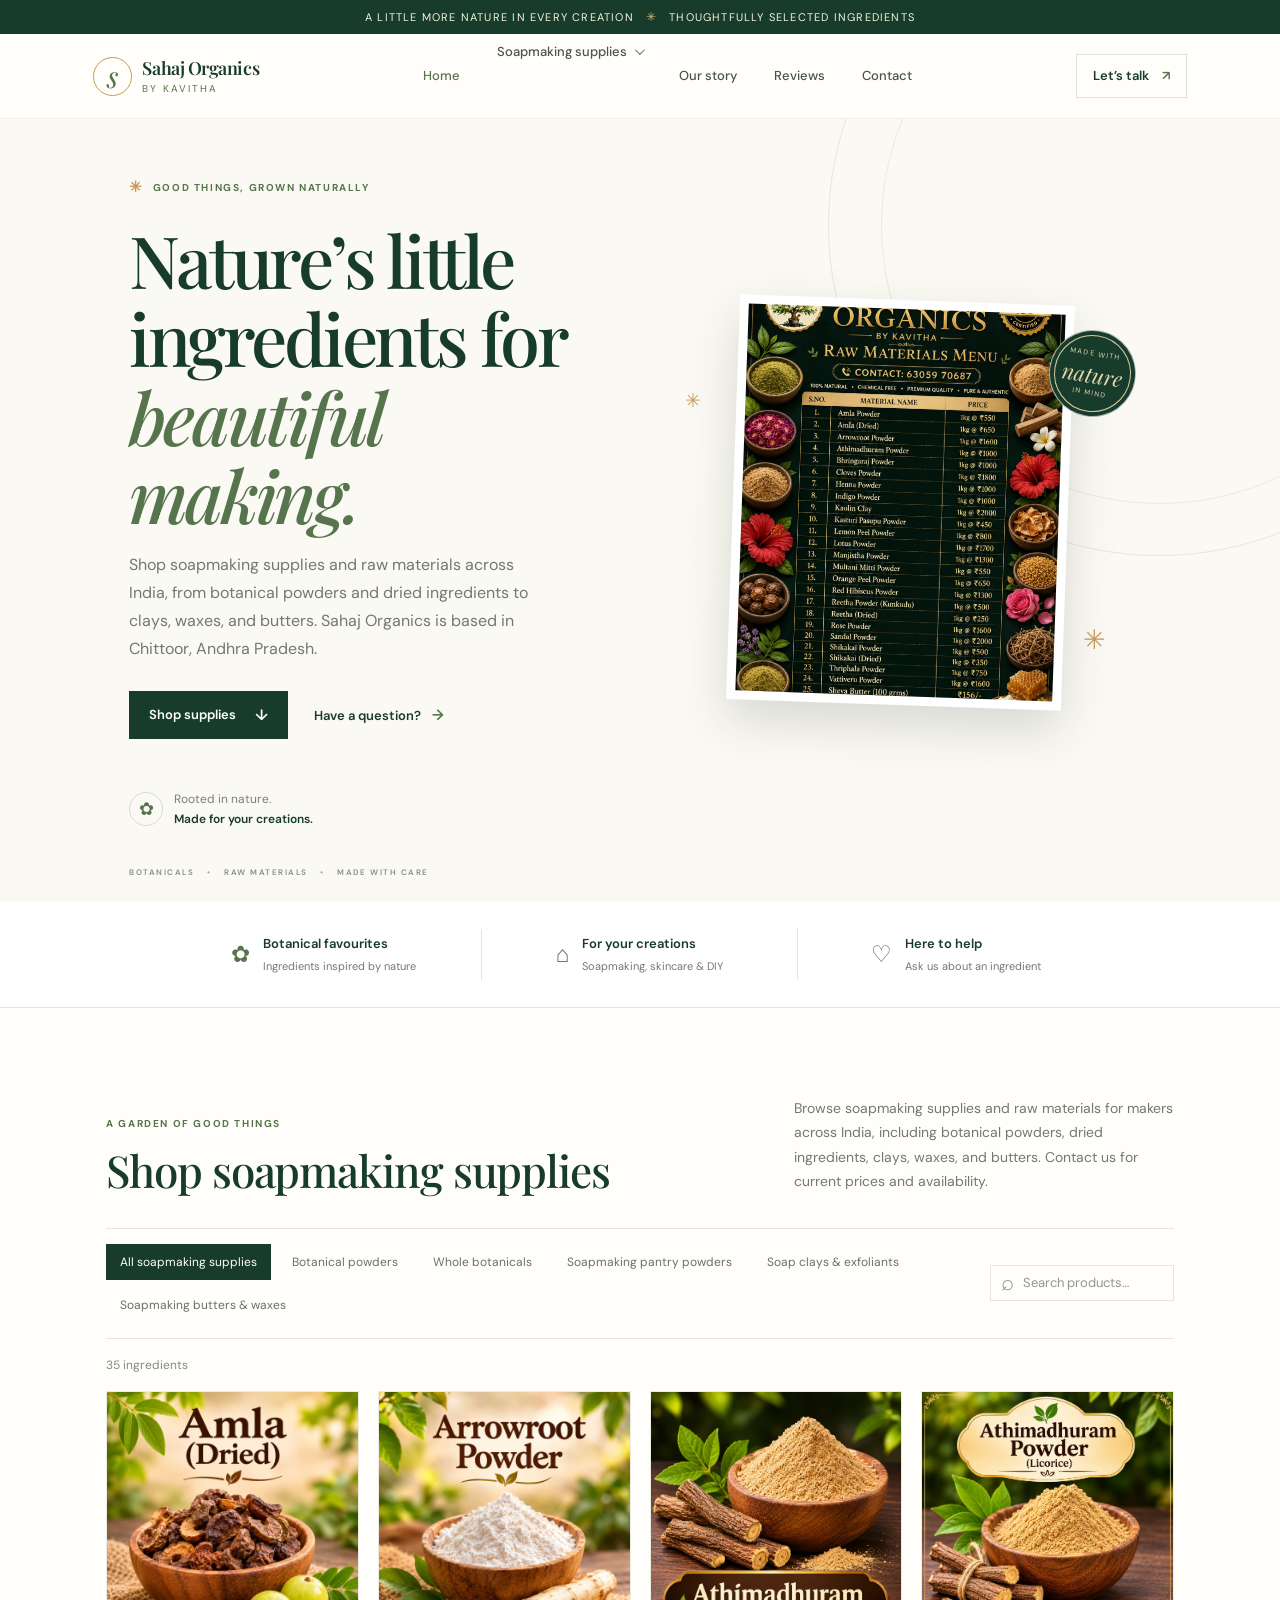
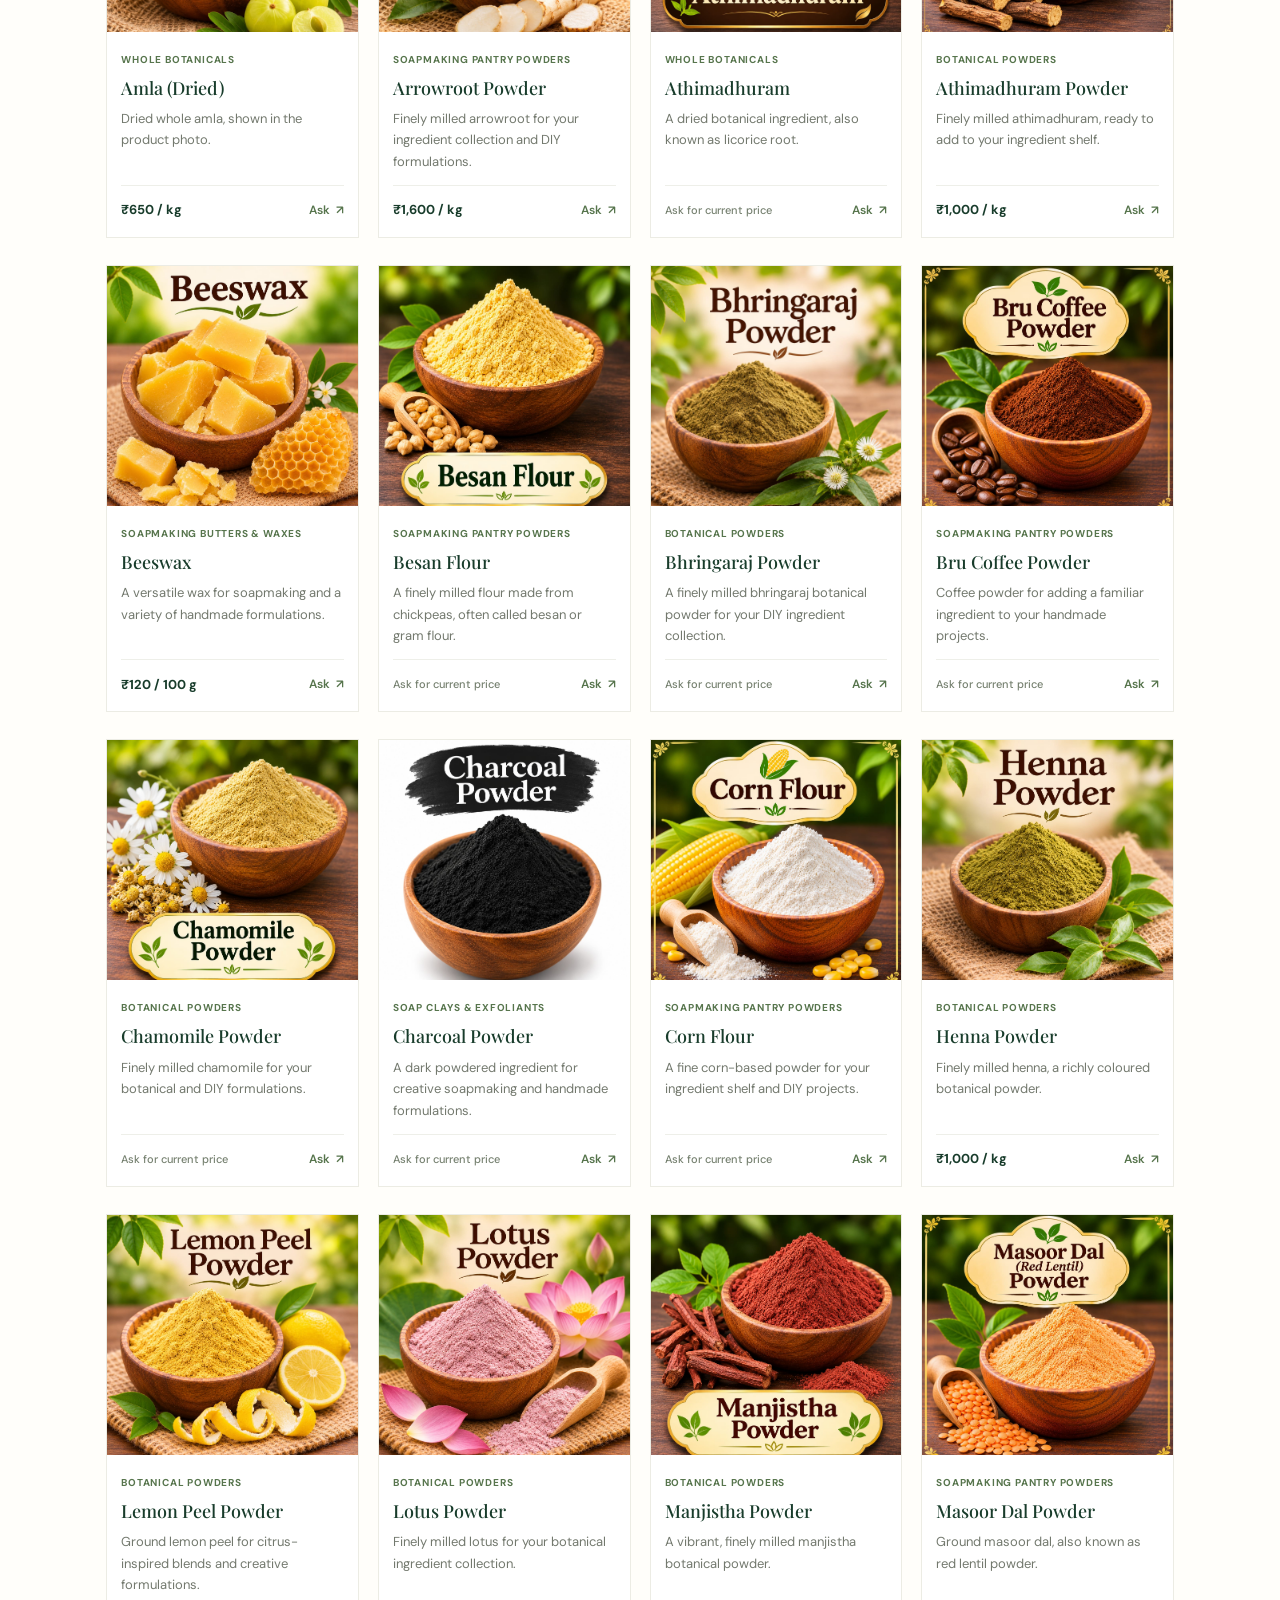
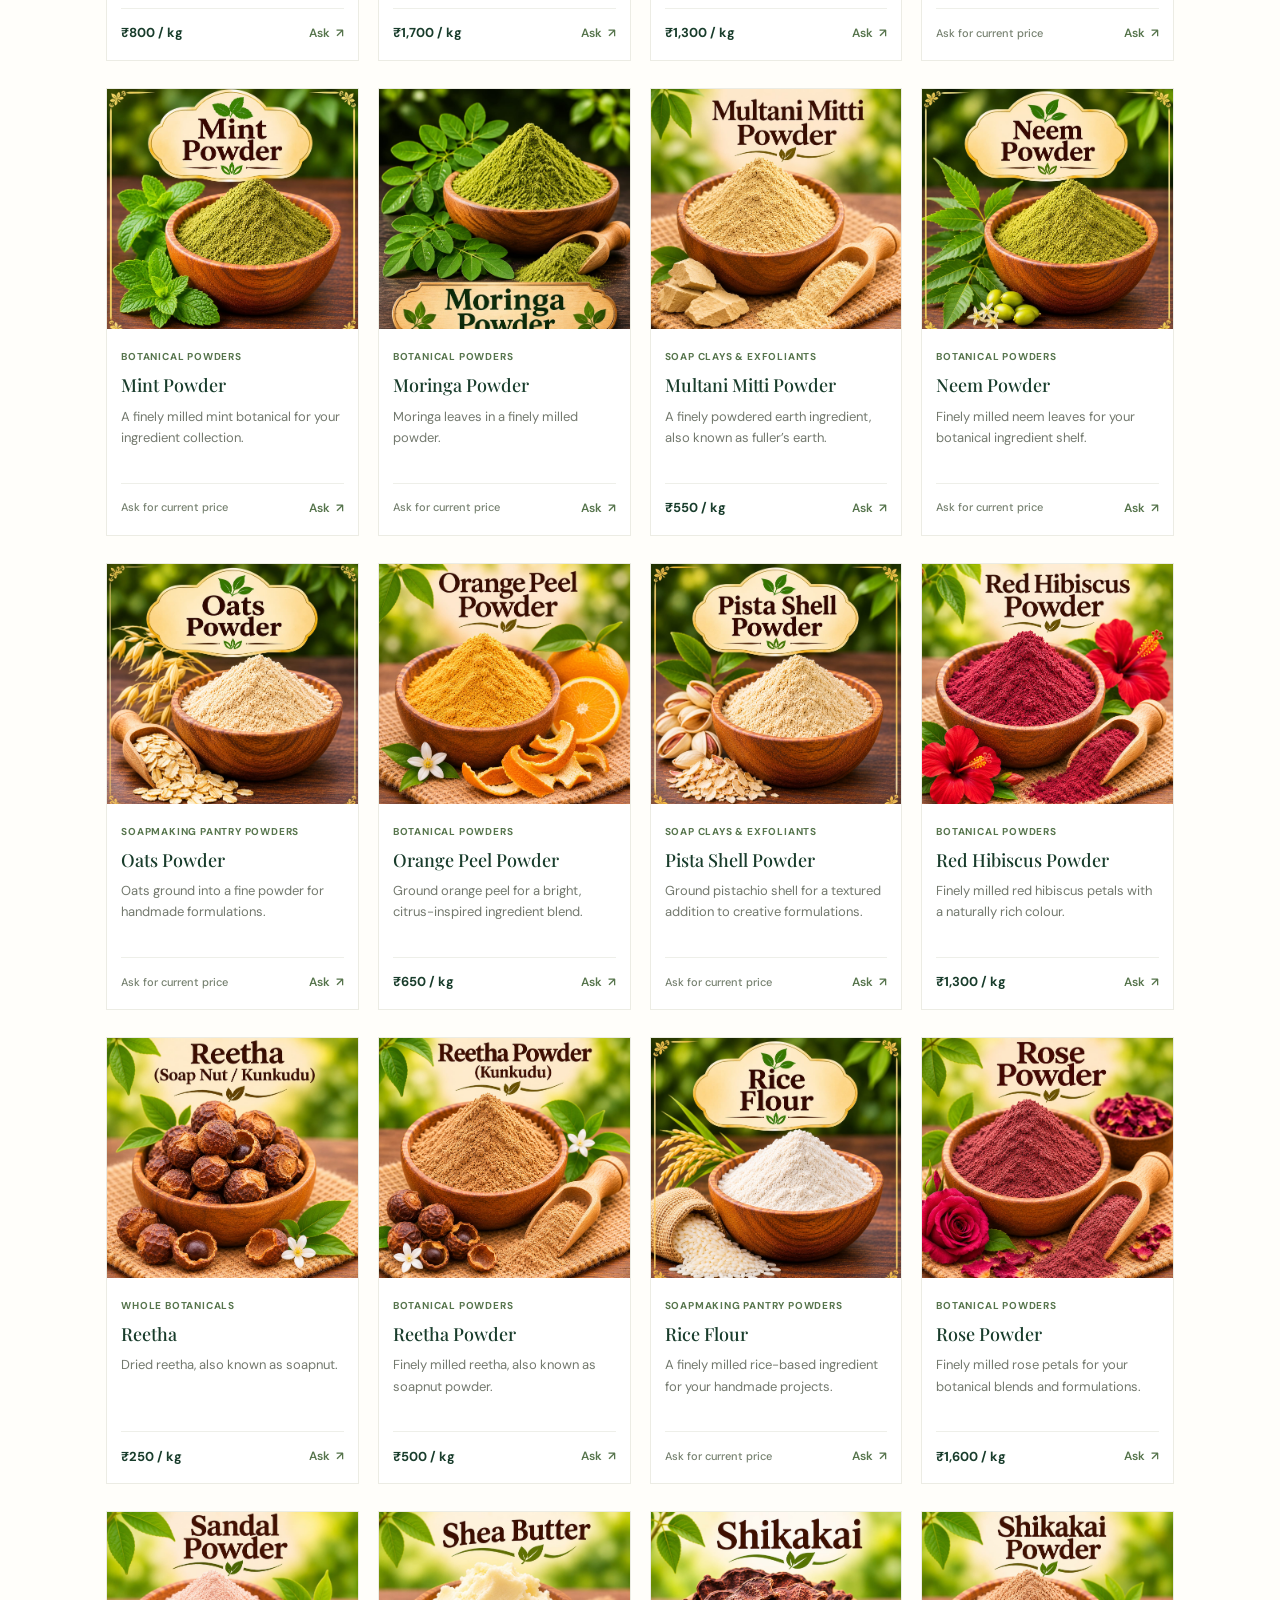
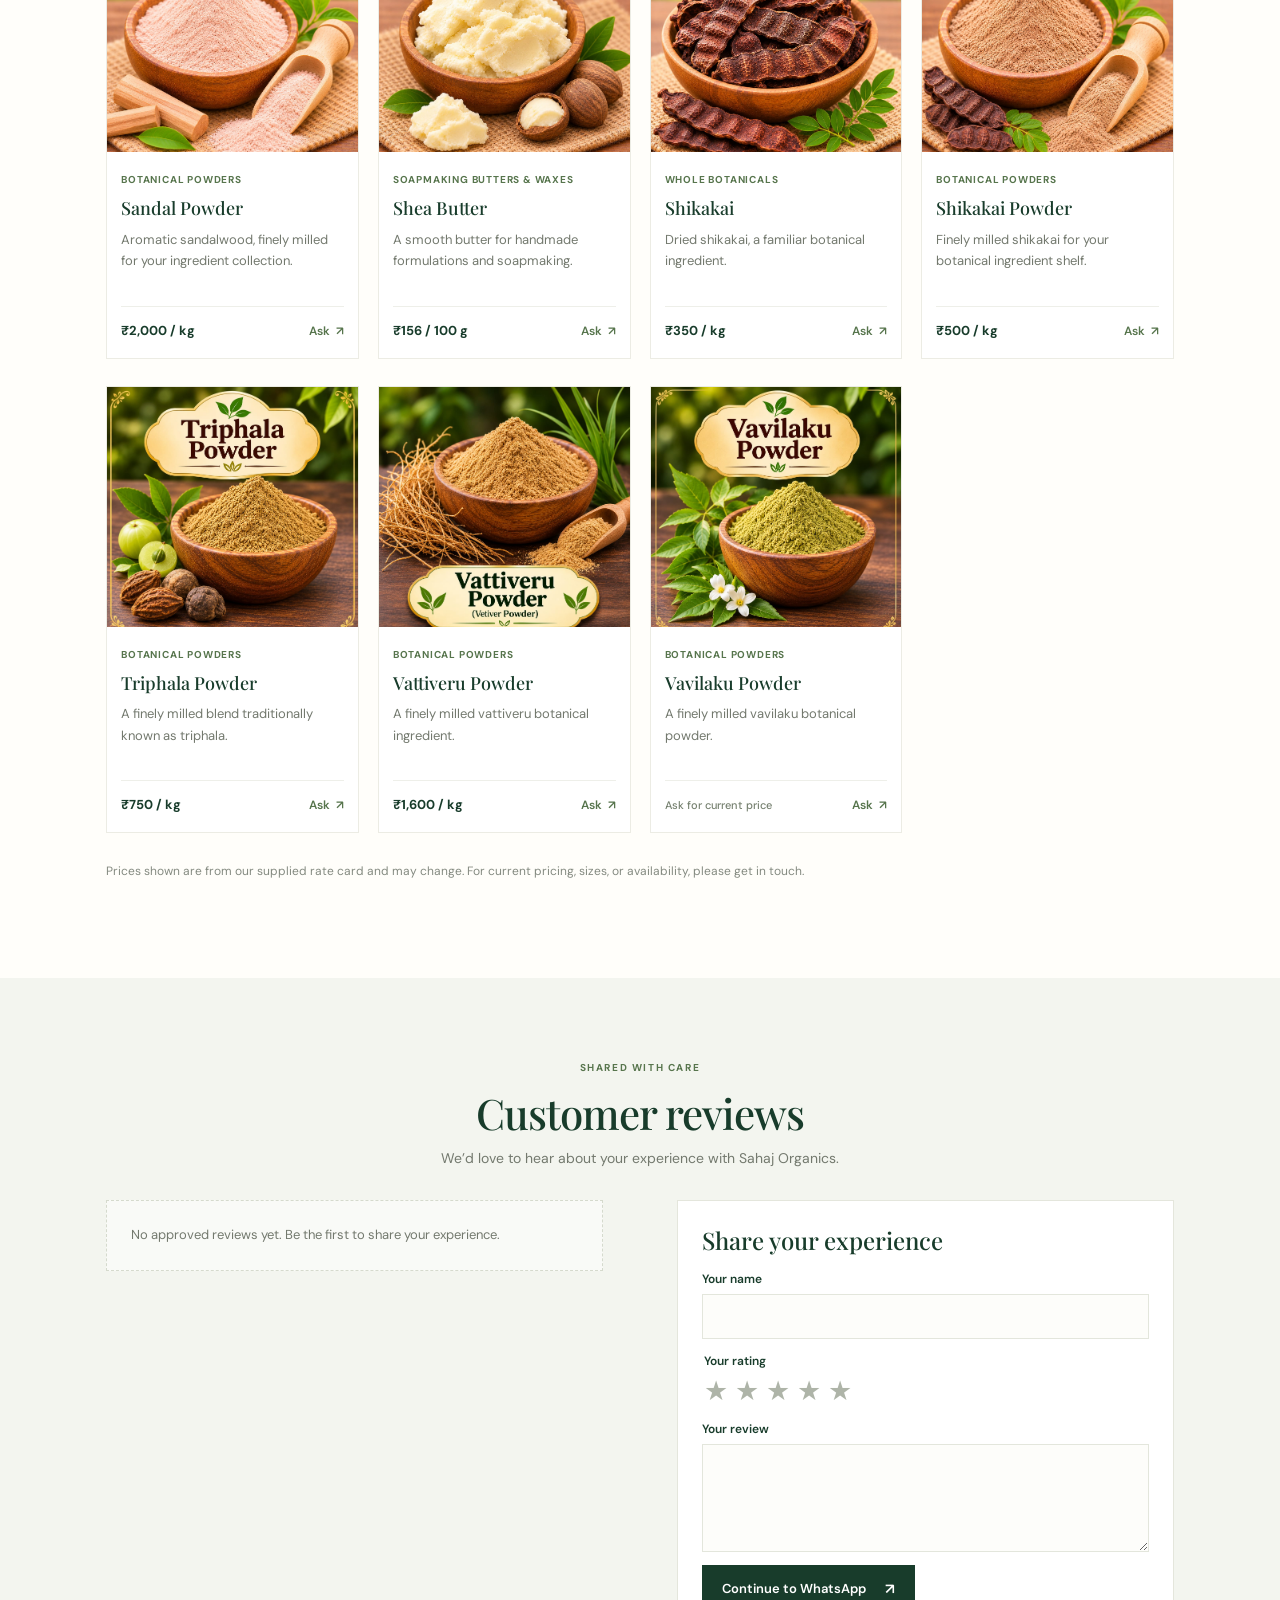
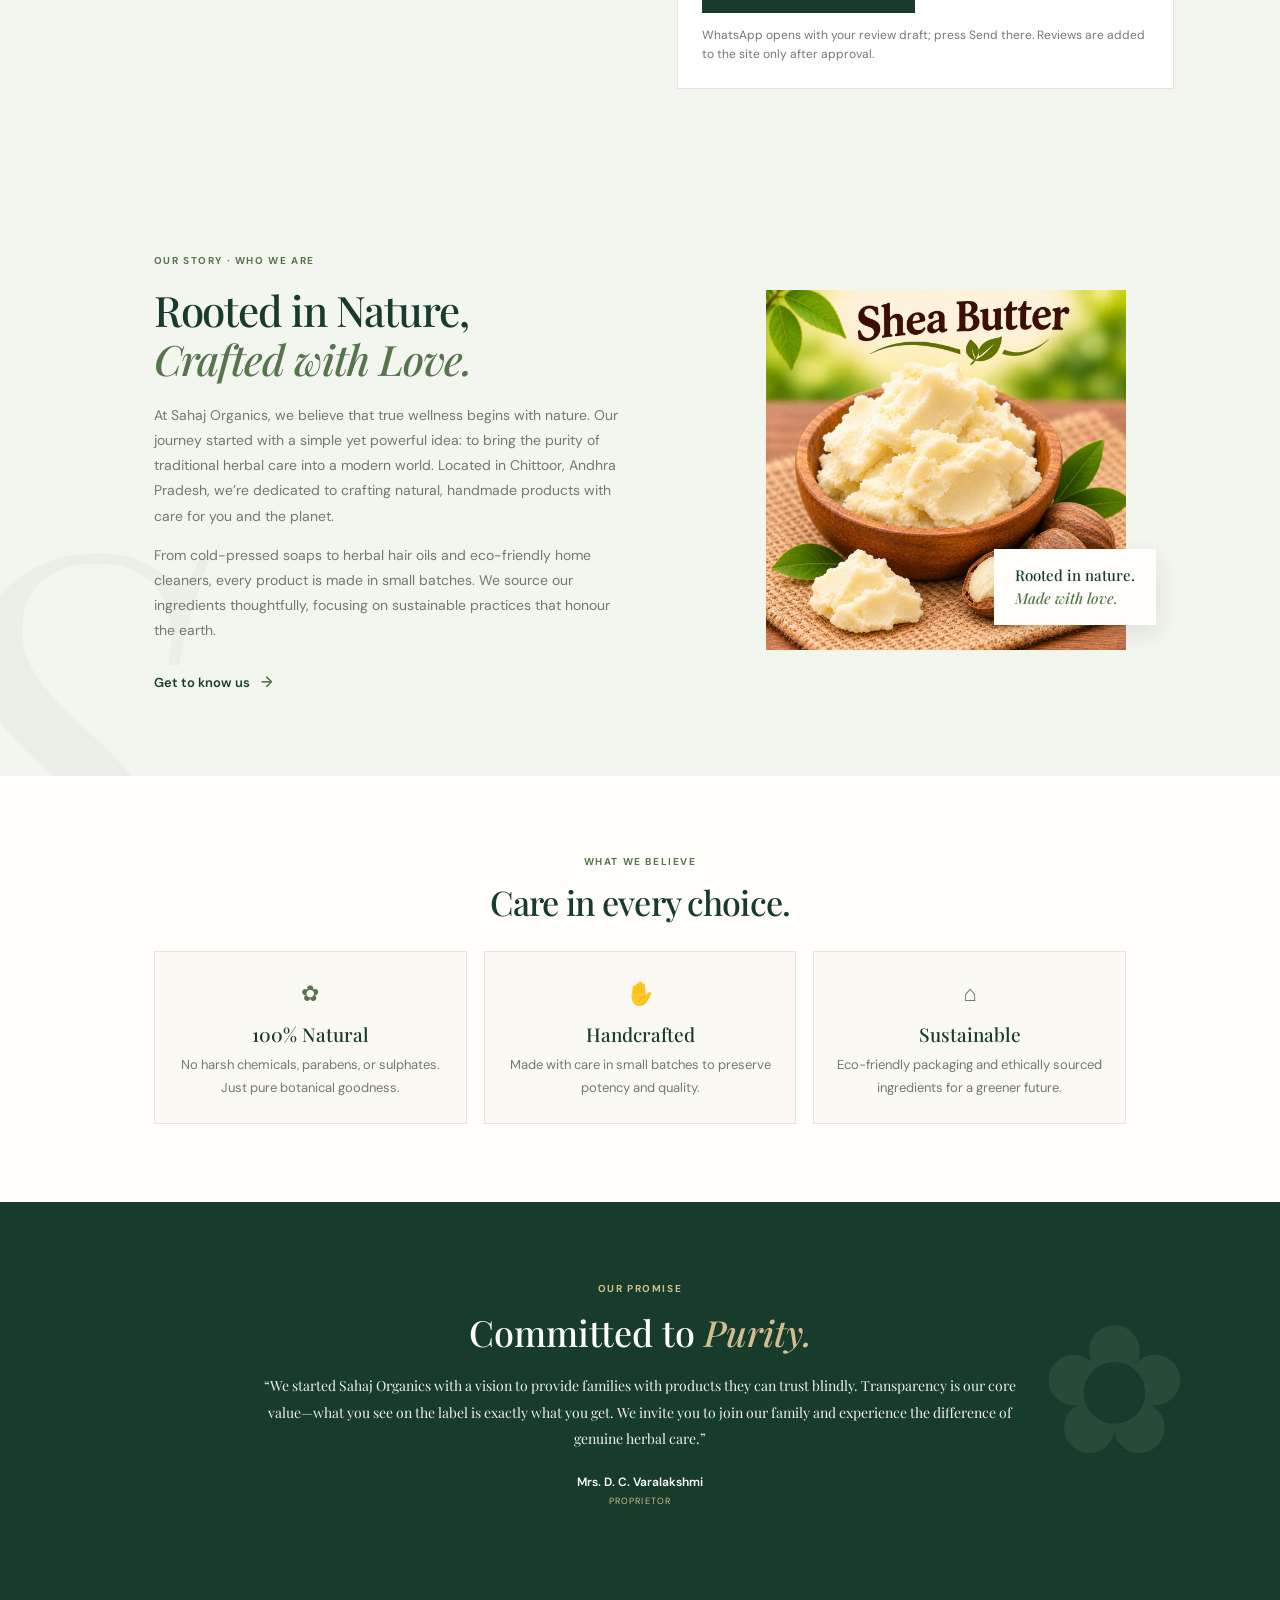
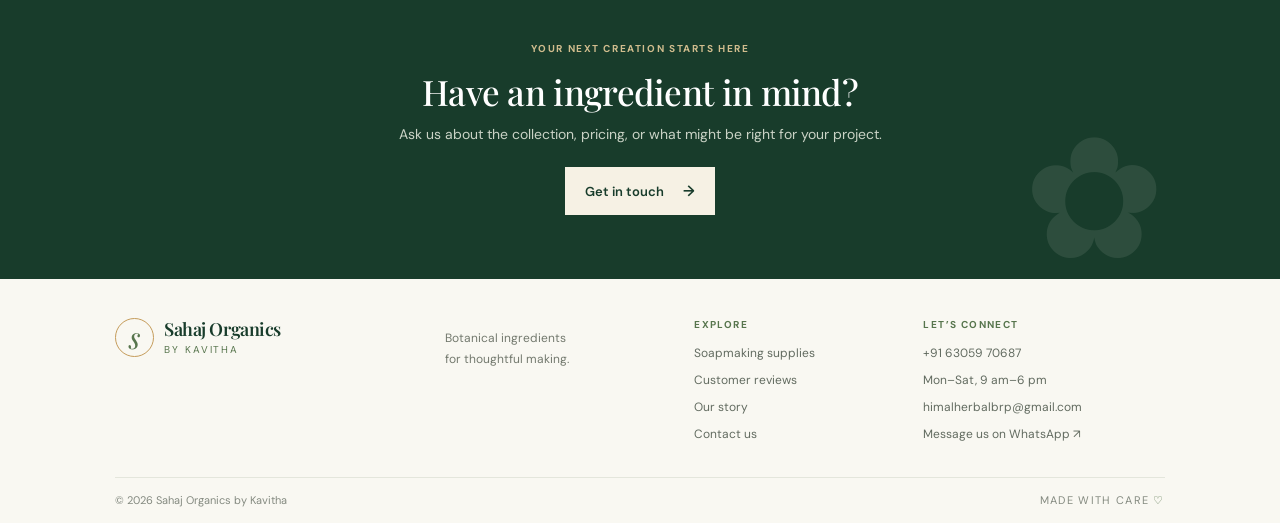
==== commit 0442b801: "Add SEO metadata and GTM tracking Co-authored-by: Copilot <223556219+Copilot@users.noreply.github.co" ====
--- a/index.html
+++ b/index.html
@@ -1,11 +1,71 @@
 <!doctype html>
-<html lang="en">
+<html lang="en-IN">
   <head>
     <meta charset="utf-8">
+    <script>
+      (function(w,d,s,l,i){w[l]=w[l]||[];w[l].push({'gtm.start':
+      new Date().getTime(),event:'gtm.js'});var f=d.getElementsByTagName(s)[0],
+      j=d.createElement(s),dl=l!='dataLayer'?'&l='+l:'';j.async=true;j.src=
+      'https://www.googletagmanager.com/gtm.js?id='+i+dl;f.parentNode.insertBefore(j,f);
+      })(window,document,'script','dataLayer','GTM-N9WNTF2S');
+    </script>
     <meta name="viewport" content="width=device-width, initial-scale=1">
     <meta name="theme-color" content="#183c2b">
-    <meta name="description" content="Explore botanical powders, dried ingredients, and soap-making essentials from Sahaj Organics.">
-    <title>Sahaj Organics | Botanical ingredients, naturally</title>
+    <meta name="description" content="Shop soapmaking supplies and raw materials from Sahaj Organics in Chittoor, India. Explore botanical powders, dried botanicals, clays, and waxes.">
+    <meta name="robots" content="index,follow,max-image-preview:large">
+    <link rel="canonical" href="https://sahajorganics.github.io/soapsupplies/">
+    <title>Soap Making Supplies &amp; Raw Materials in India | Sahaj Organics</title>
+    <meta property="og:type" content="website">
+    <meta property="og:locale" content="en_IN">
+    <meta property="og:site_name" content="Sahaj Organics">
+    <meta property="og:title" content="Soap Making Supplies &amp; Raw Materials in India | Sahaj Organics">
+    <meta property="og:description" content="Shop botanical powders, dried botanicals, clays, and waxes from Sahaj Organics in Chittoor, India.">
+    <meta property="og:url" content="https://sahajorganics.github.io/soapsupplies/">
+    <meta property="og:image" content="https://sahajorganics.github.io/soapsupplies/images/SheaButter.jpeg">
+    <meta property="og:image:alt" content="Shea butter, one of Sahaj Organics' botanical ingredients">
+    <meta name="twitter:card" content="summary_large_image">
+    <meta name="twitter:title" content="Soap Making Supplies &amp; Raw Materials in India | Sahaj Organics">
+    <meta name="twitter:description" content="Shop botanical powders, dried botanicals, clays, and waxes from Sahaj Organics in Chittoor, India.">
+    <meta name="twitter:image" content="https://sahajorganics.github.io/soapsupplies/images/SheaButter.jpeg">
+    <script type="application/ld+json">
+      {
+        "@context": "https://schema.org",
+        "@type": "Store",
+        "@id": "https://sahajorganics.github.io/soapsupplies/#store",
+        "name": "Sahaj Organics",
+        "url": "https://sahajorganics.github.io/soapsupplies/",
+        "description": "Soapmaking raw materials and botanical ingredients from Chittoor, Andhra Pradesh, serving customers across India.",
+        "image": "https://sahajorganics.github.io/soapsupplies/images/SheaButter.jpeg",
+        "telephone": "+91 63059 70687",
+        "email": "himalherbalbrp@gmail.com",
+        "address": {
+          "@type": "PostalAddress",
+          "streetAddress": "2-715/1, Sowacar Suleman Colony, K. R. Palli",
+          "addressLocality": "Chittoor",
+          "addressRegion": "Andhra Pradesh",
+          "postalCode": "517001",
+          "addressCountry": "IN"
+        },
+        "areaServed": {
+          "@type": "Country",
+          "name": "India"
+        },
+        "openingHoursSpecification": [{
+          "@type": "OpeningHoursSpecification",
+          "dayOfWeek": [
+            "https://schema.org/Monday",
+            "https://schema.org/Tuesday",
+            "https://schema.org/Wednesday",
+            "https://schema.org/Thursday",
+            "https://schema.org/Friday",
+            "https://schema.org/Saturday"
+          ],
+          "opens": "09:00",
+          "closes": "18:00"
+        }],
+        "hasMap": "https://maps.google.com/?q=2-715%2F1%2C%20Sowacar%20Suleman%20Colony%2C%20K.%20R.%20Palli%2C%20Chittoor%20517001%2C%20Andhra%20Pradesh%2C%20India"
+      }
+    </script>
     <link rel="preconnect" href="https://fonts.googleapis.com">
     <link rel="preconnect" href="https://fonts.gstatic.com" crossorigin>
     <link href="https://fonts.googleapis.com/css2?family=DM+Sans:wght@400;500;600;700&family=Playfair+Display:wght@500;600;700&display=swap" rel="stylesheet">
@@ -13,6 +73,7 @@
     <script src="app.js" defer></script>
   </head>
   <body>
+    <noscript><iframe src="https://www.googletagmanager.com/ns.html?id=GTM-N9WNTF2S" height="0" width="0" style="display:none;visibility:hidden"></iframe></noscript>
     <div class="announcement">A little more nature in every creation <span aria-hidden="true">✳</span> Thoughtfully selected ingredients</div>
     <header class="site-header">
       <a class="brand" href="index.html" aria-label="Sahaj Organics home">
@@ -44,7 +105,7 @@
         <div class="hero-copy">
           <span class="eyebrow"><span aria-hidden="true">✳</span> GOOD THINGS, GROWN NATURALLY</span>
           <h1>Nature’s little<br>ingredients for<br><em>beautiful making.</em></h1>
-          <p>Discover thoughtfully chosen botanicals and everyday essentials for your next soap, skincare, or DIY project.</p>
+          <p>Shop soapmaking supplies and raw materials across India, from botanical powders and dried ingredients to clays, waxes, and butters. Sahaj Organics is based in Chittoor, Andhra Pradesh.</p>
           <div class="hero-actions">
             <a class="button button-dark" href="#shop">Shop supplies <span aria-hidden="true">↓</span></a>
             <a class="text-link" href="contact.html">Have a question? <span aria-hidden="true">→</span></a>
@@ -71,7 +132,7 @@
       <section class="shop-section" id="shop">
         <div class="section-heading">
           <div><span class="eyebrow">A GARDEN OF GOOD THINGS</span><h2>Shop soapmaking supplies</h2></div>
-          <p>From familiar favourites to new things to try, find something lovely for your next batch.</p>
+          <p>Browse soapmaking supplies and raw materials for makers across India, including botanical powders, dried ingredients, clays, waxes, and butters. Contact us for current prices and availability.</p>
         </div>
         <div class="shop-controls">
           <div class="category-filters" role="group" aria-label="Filter products by category" id="categoryFilters"></div>
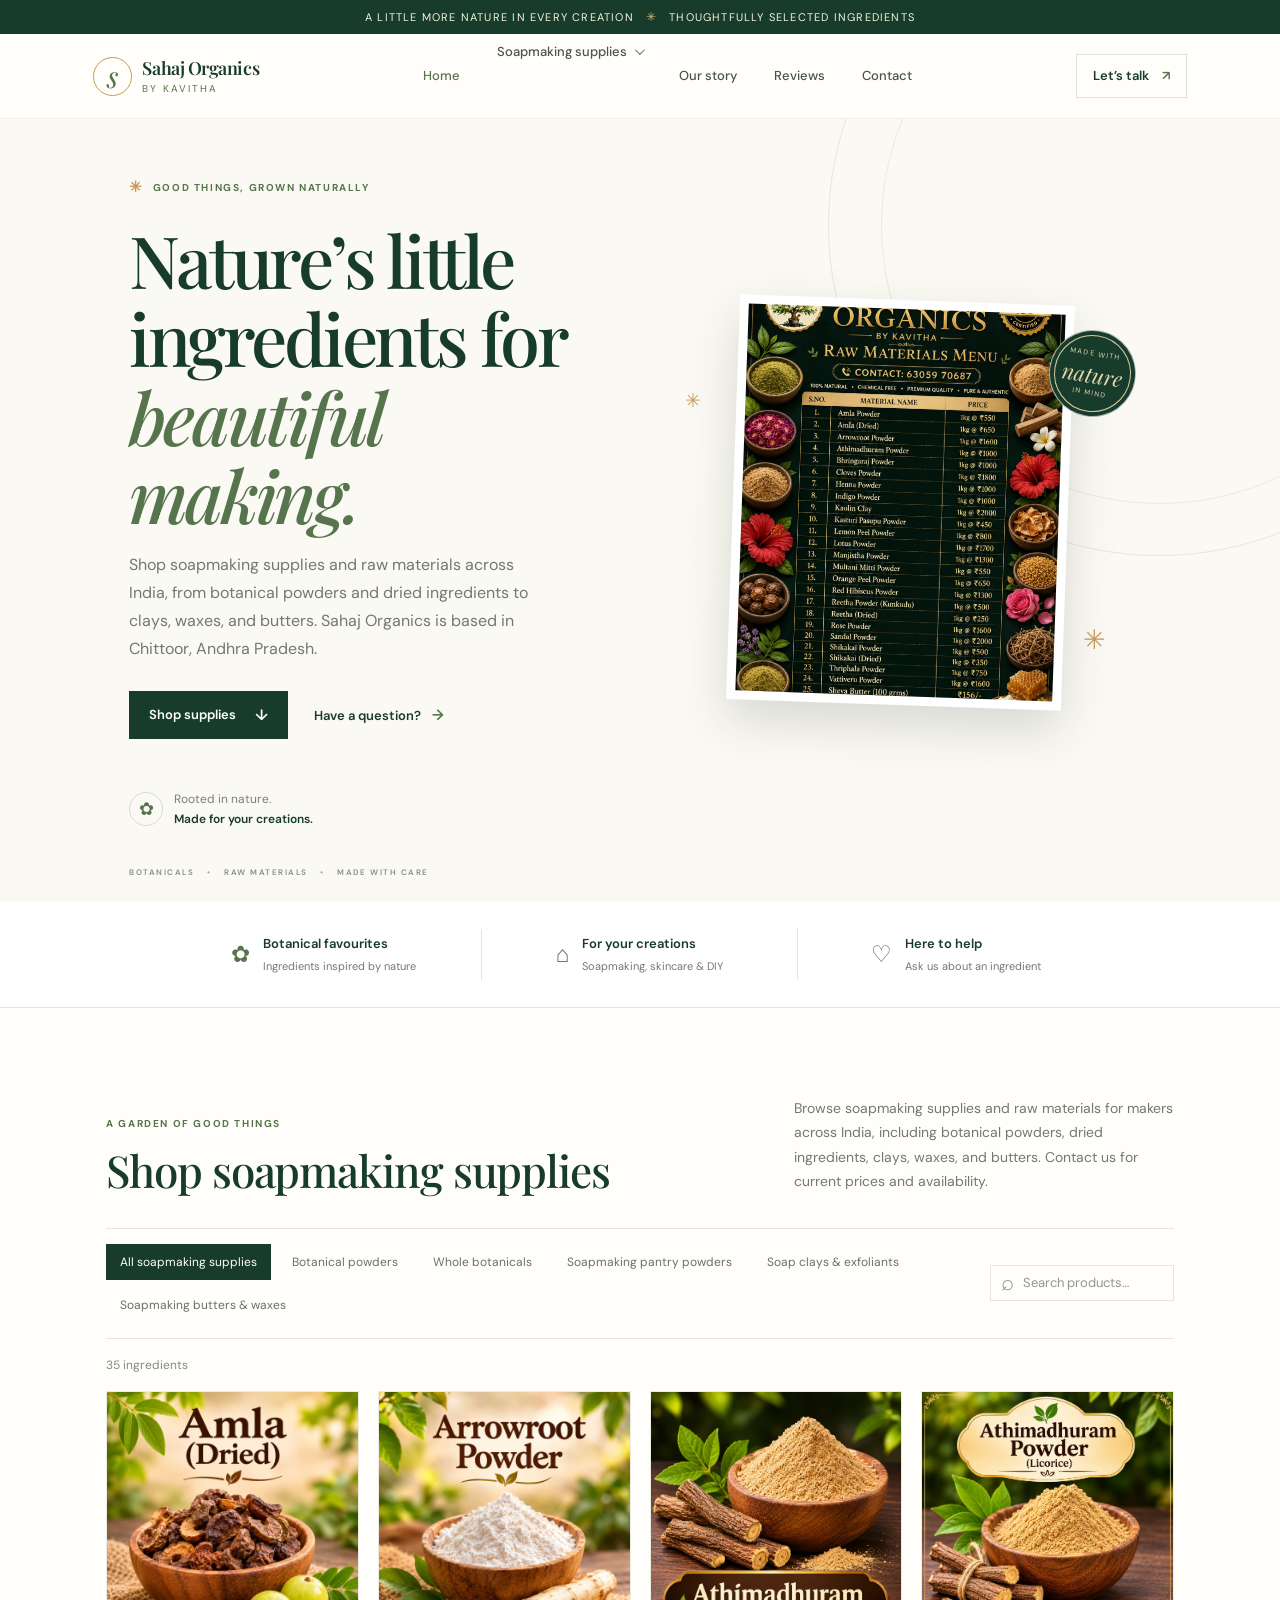
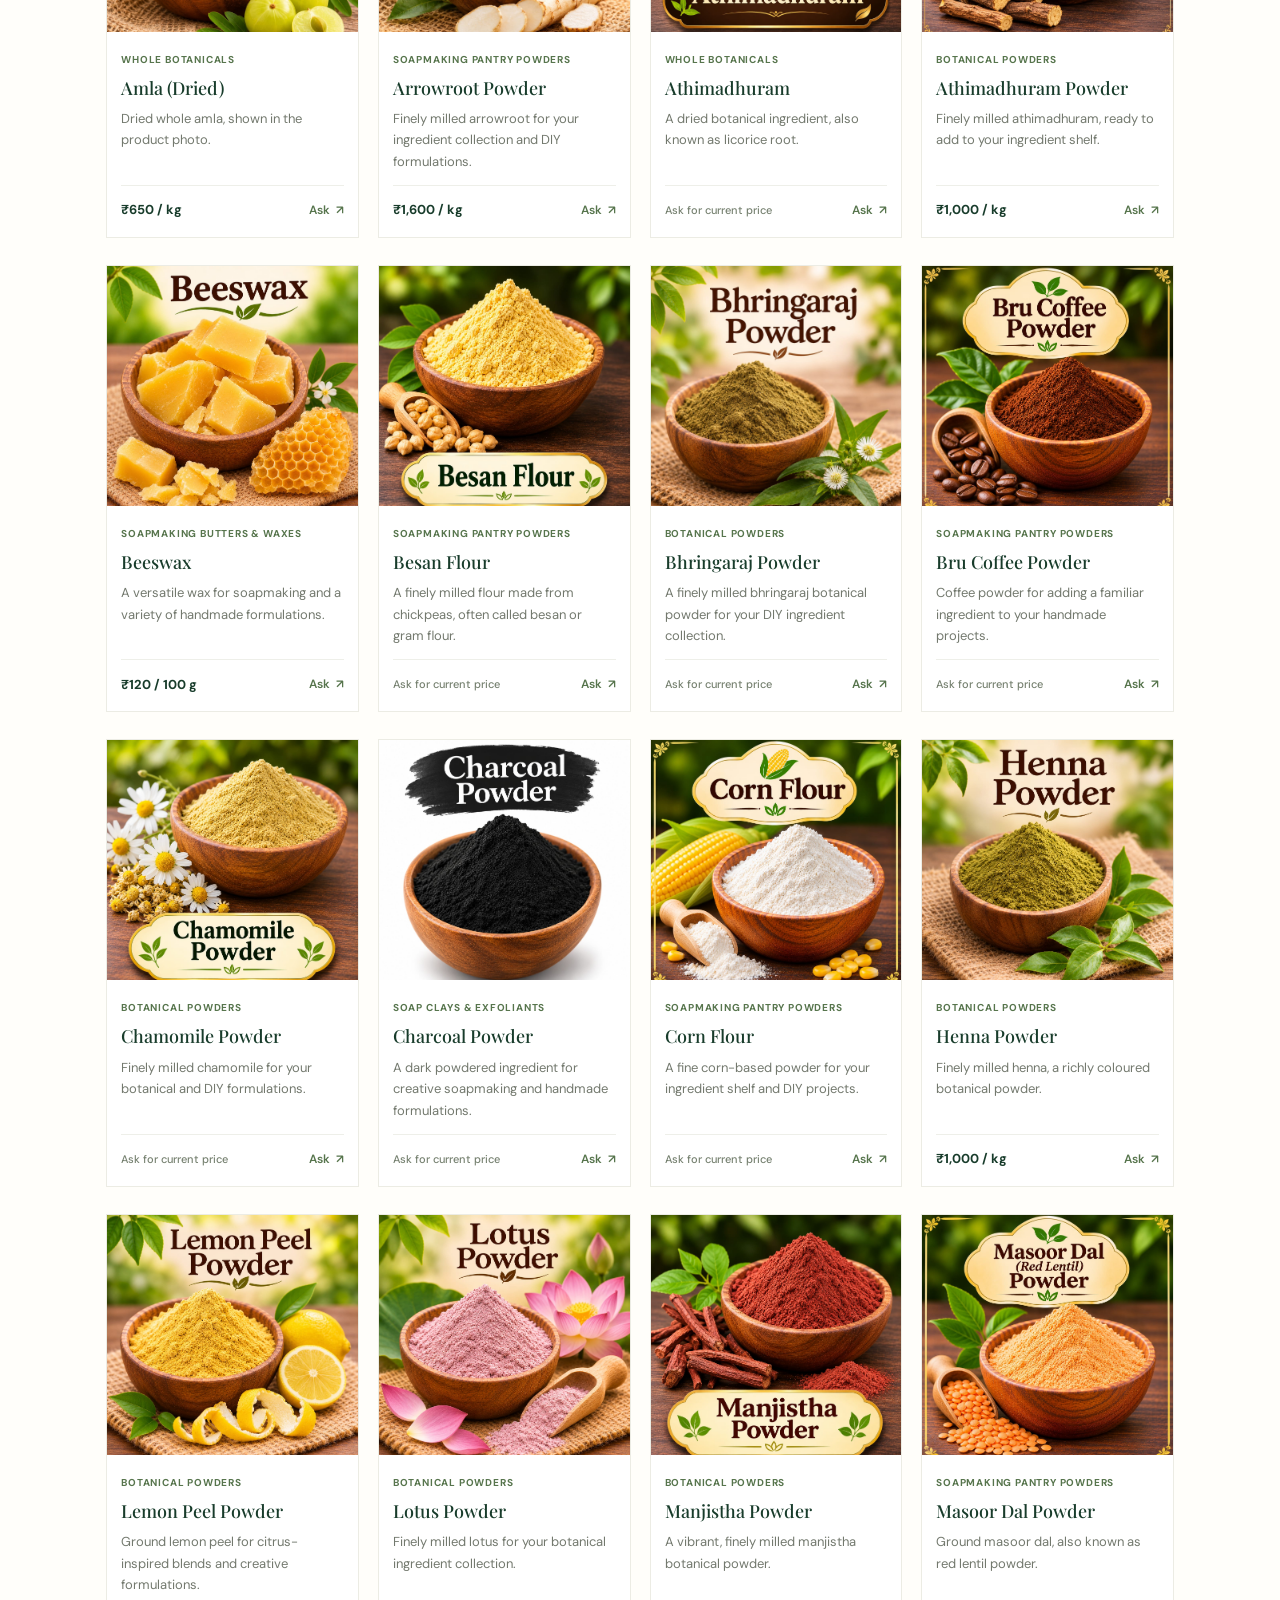
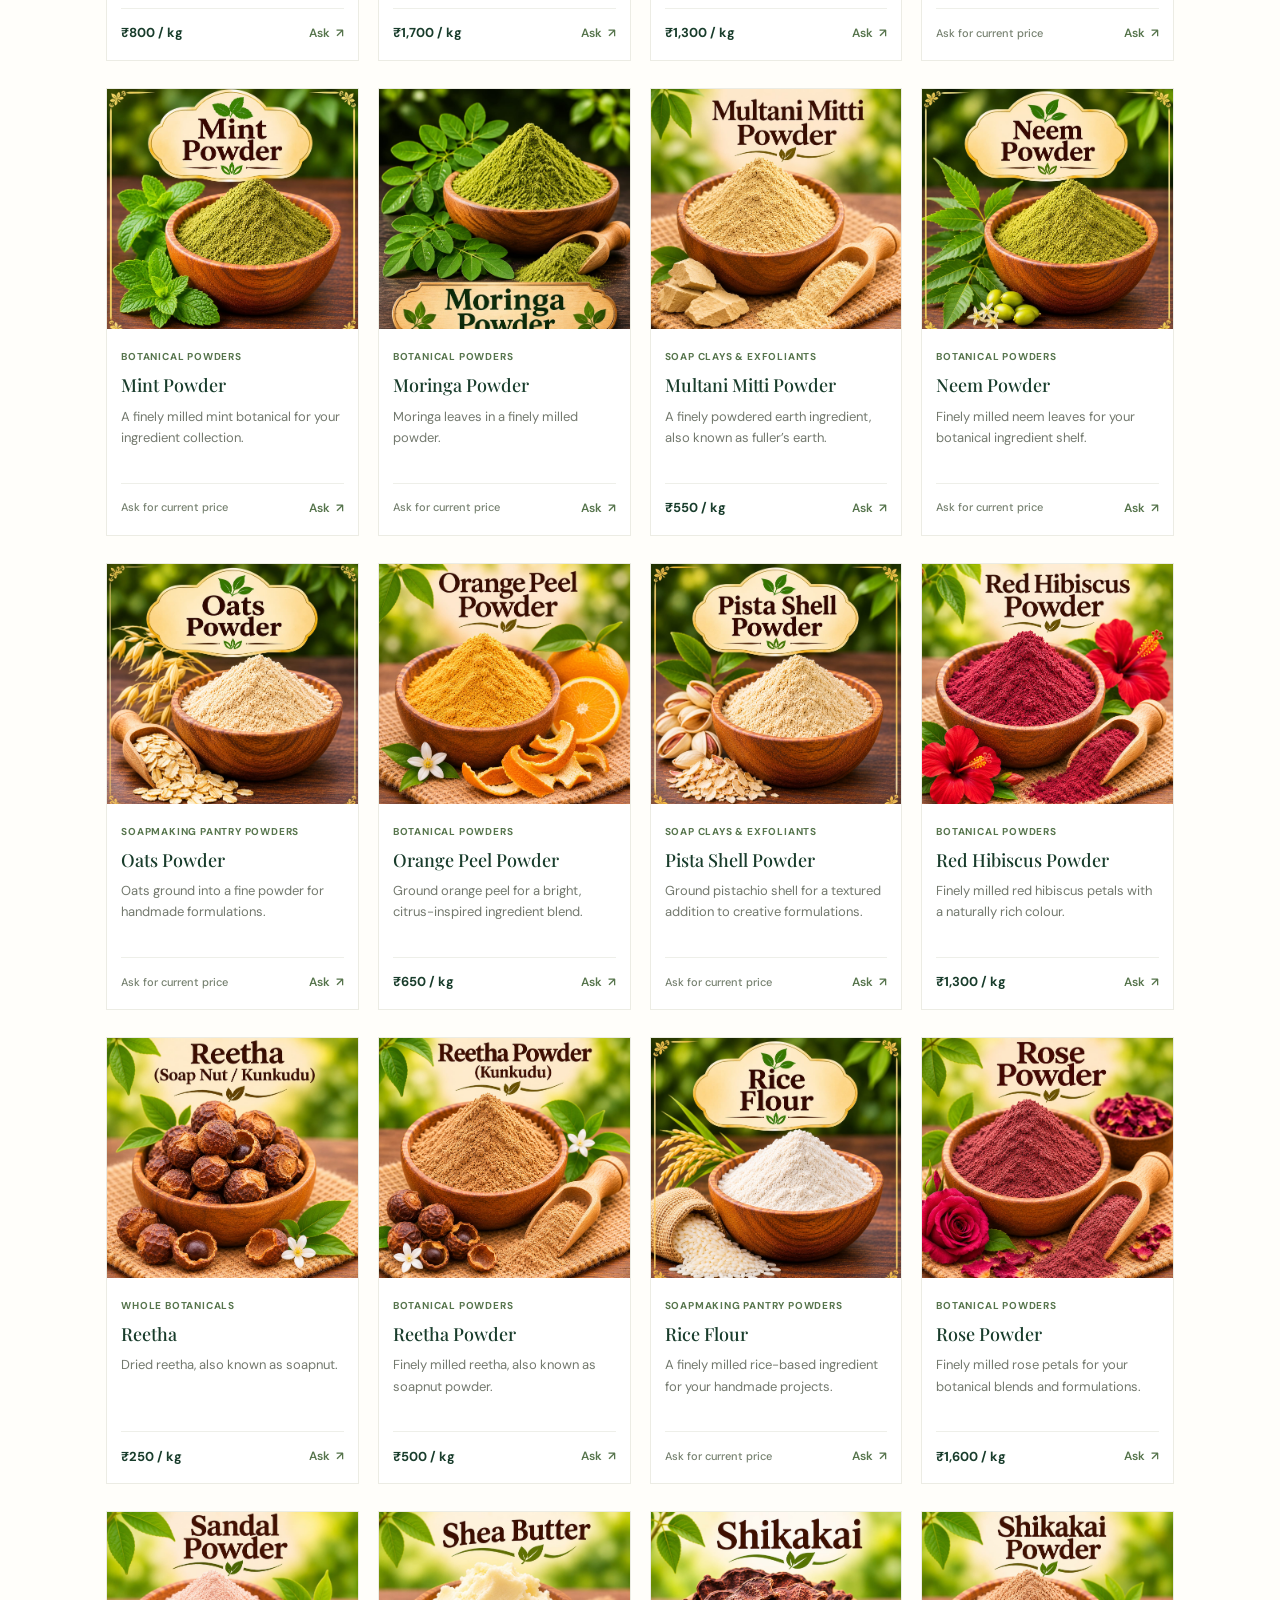
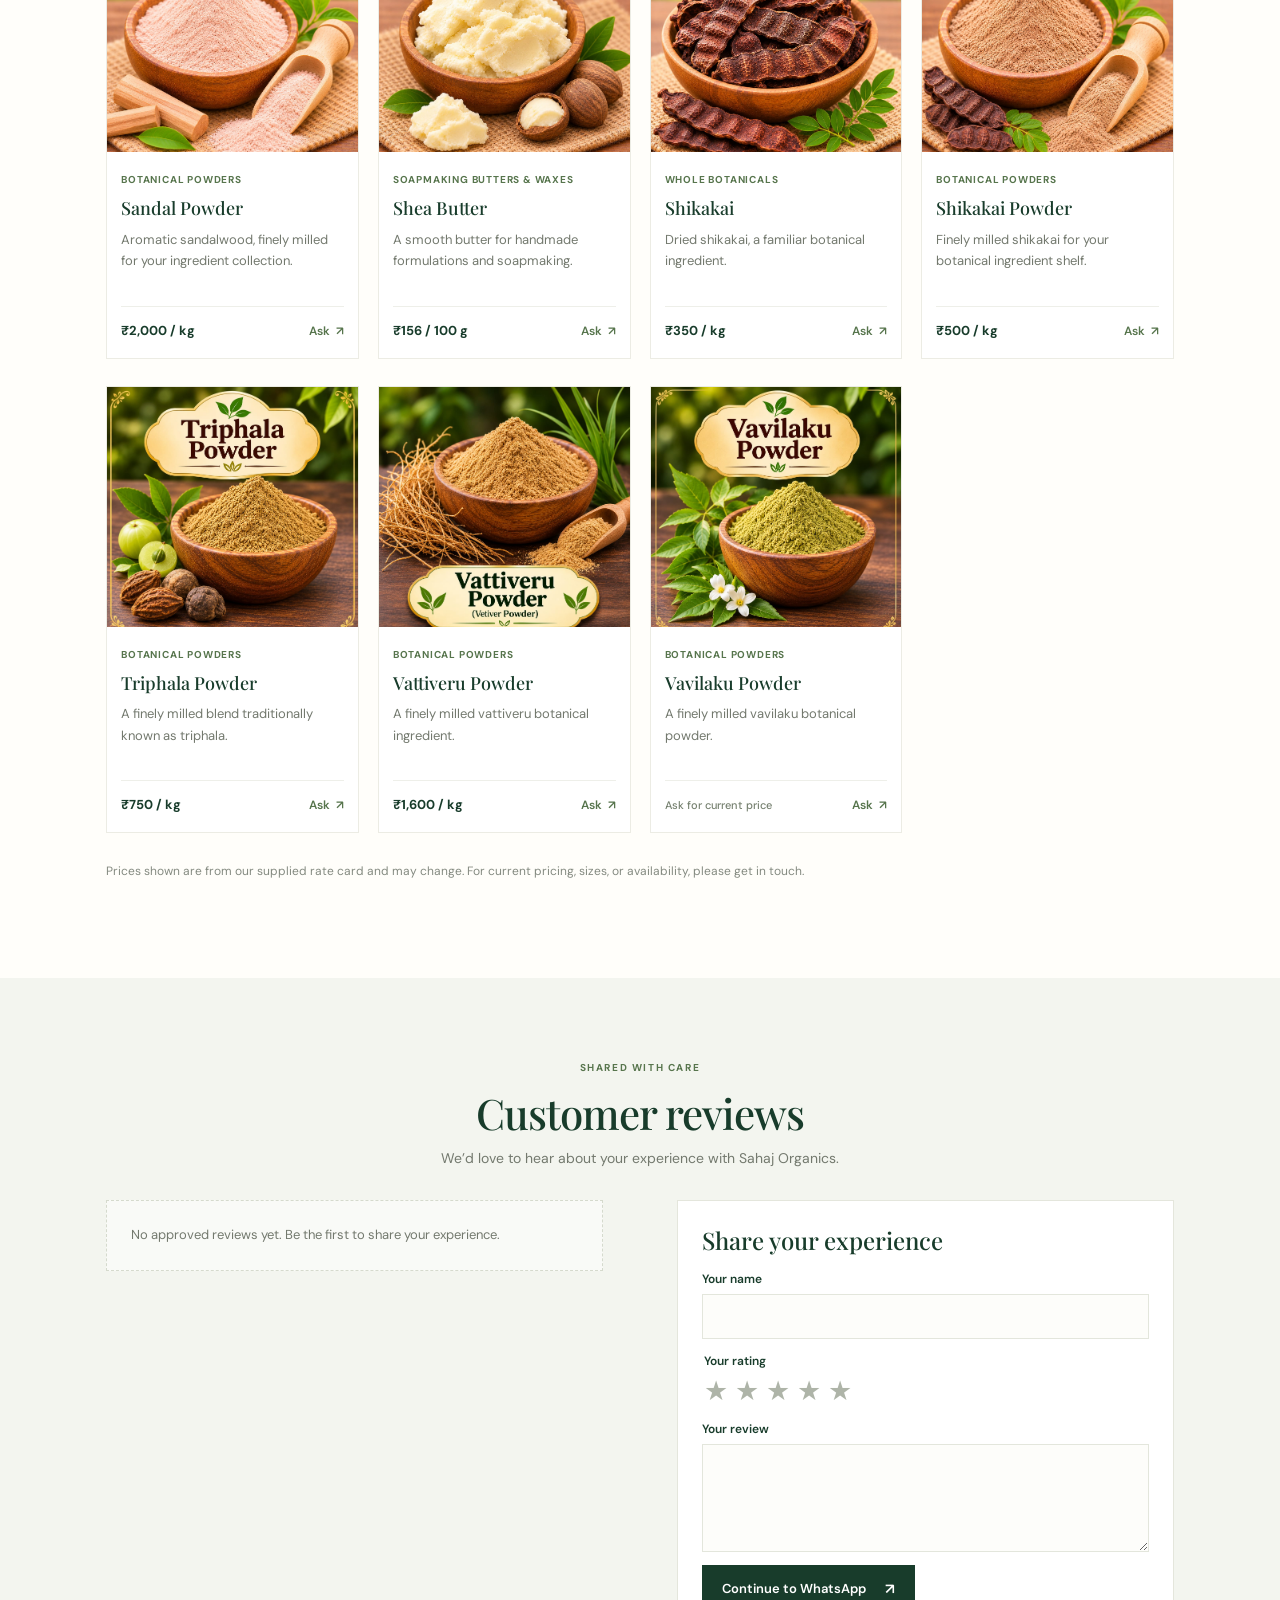
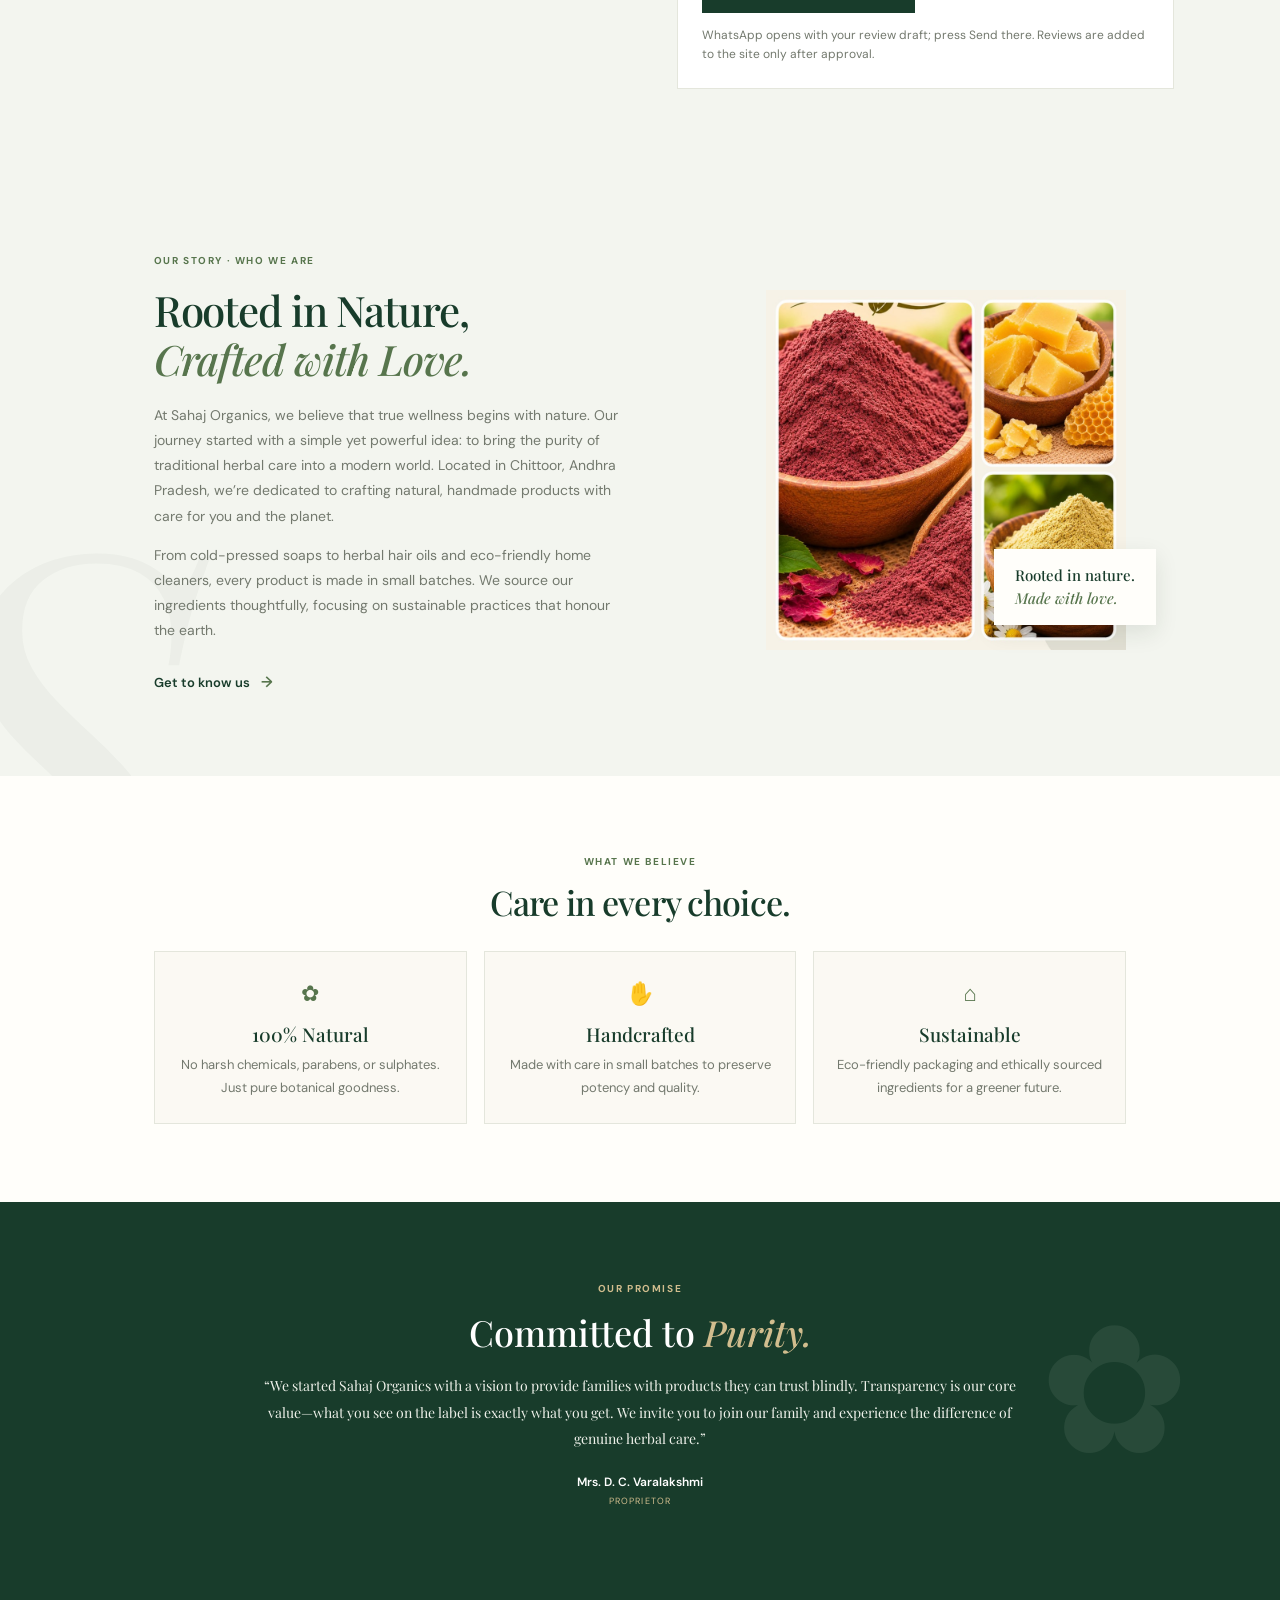
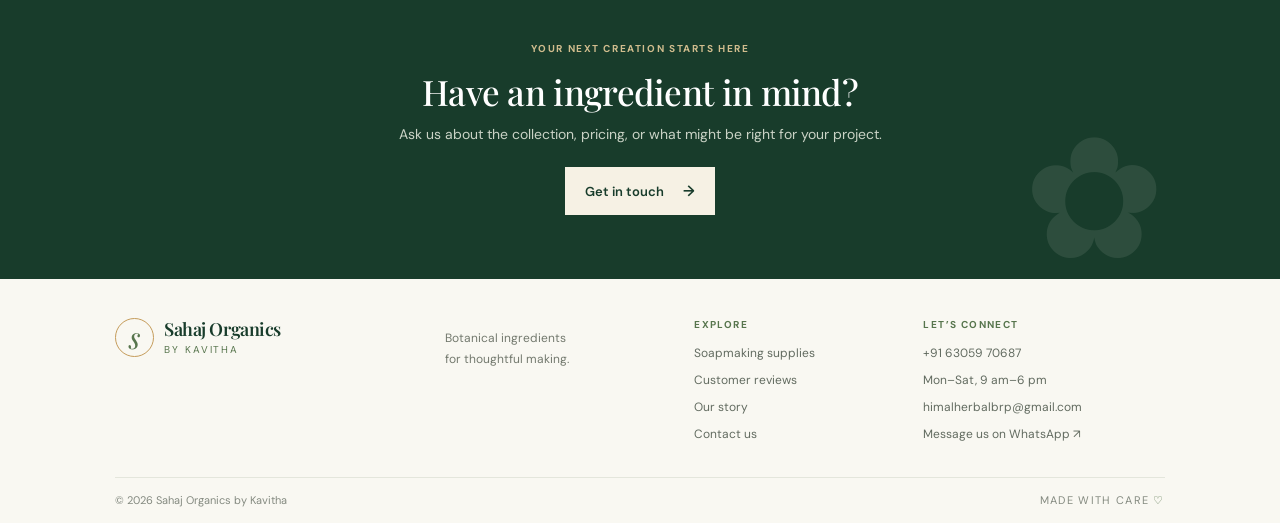
==== commit 0092b6b9: "Add branded social preview imagery Co-authored-by: Copilot <223556219+Copilot@users.noreply.github.c" ====
--- a/index.html
+++ b/index.html
@@ -21,12 +21,16 @@
     <meta property="og:title" content="Soap Making Supplies &amp; Raw Materials in India | Sahaj Organics">
     <meta property="og:description" content="Shop botanical powders, dried botanicals, clays, and waxes from Sahaj Organics in Chittoor, India.">
     <meta property="og:url" content="https://sahajorganics.github.io/soapsupplies/">
-    <meta property="og:image" content="https://sahajorganics.github.io/soapsupplies/images/SheaButter.jpeg">
-    <meta property="og:image:alt" content="Shea butter, one of Sahaj Organics' botanical ingredients">
+    <meta property="og:image" content="https://sahajorganics.github.io/soapsupplies/images/social-preview.jpg">
+    <meta property="og:image:type" content="image/jpeg">
+    <meta property="og:image:width" content="1200">
+    <meta property="og:image:height" content="630">
+    <meta property="og:image:alt" content="Sahaj Organics botanical soapmaking supplies and raw materials">
     <meta name="twitter:card" content="summary_large_image">
     <meta name="twitter:title" content="Soap Making Supplies &amp; Raw Materials in India | Sahaj Organics">
     <meta name="twitter:description" content="Shop botanical powders, dried botanicals, clays, and waxes from Sahaj Organics in Chittoor, India.">
-    <meta name="twitter:image" content="https://sahajorganics.github.io/soapsupplies/images/SheaButter.jpeg">
+    <meta name="twitter:image" content="https://sahajorganics.github.io/soapsupplies/images/social-preview.jpg">
+    <meta name="twitter:image:alt" content="Sahaj Organics botanical soapmaking supplies and raw materials">
     <script type="application/ld+json">
       {
         "@context": "https://schema.org",
@@ -35,7 +39,7 @@
         "name": "Sahaj Organics",
         "url": "https://sahajorganics.github.io/soapsupplies/",
         "description": "Soapmaking raw materials and botanical ingredients from Chittoor, Andhra Pradesh, serving customers across India.",
-        "image": "https://sahajorganics.github.io/soapsupplies/images/SheaButter.jpeg",
+        "image": "https://sahajorganics.github.io/soapsupplies/images/social-preview.jpg",
         "telephone": "+91 63059 70687",
         "email": "himalherbalbrp@gmail.com",
         "address": {
@@ -191,7 +195,7 @@
           <p>From cold-pressed soaps to herbal hair oils and eco-friendly home cleaners, every product is made in small batches. We source our ingredients thoughtfully, focusing on sustainable practices that honour the earth.</p>
           <a class="text-link" href="contact.html">Get to know us <span aria-hidden="true">→</span></a>
         </div>
-        <div class="story-image"><img src="images/SheaButter.jpeg" alt="Shea butter, one of Sahaj Organics’ natural ingredients" loading="lazy"><span>Rooted in nature.<br><em>Made with love.</em></span></div>
+        <div class="story-image"><img src="images/story-botanicals.jpg" alt="A collage of botanical ingredients and natural soapmaking materials" loading="lazy"><span>Rooted in nature.<br><em>Made with love.</em></span></div>
       </section>
 
       <section class="story-values-section" aria-labelledby="story-values-heading">
--- a/styles.css
+++ b/styles.css
@@ -136,9 +136,9 @@
 .product-dialog::backdrop { background: rgba(16, 35, 24, .62); backdrop-filter: blur(3px); }
 .product-dialog-panel { position: relative; max-height: calc(100vh - 32px); overflow-y: auto; border-radius: 12px; background: var(--paper); box-shadow: 0 24px 70px rgba(12, 31, 19, .28); }
 .product-dialog-layout { display: grid; grid-template-columns: minmax(0, .9fr) minmax(0, 1.1fr); align-items: stretch; }
-.product-dialog-media { min-height: 520px; background: var(--sage-light); }
-.product-dialog-media img { display: block; width: 100%; height: 100%; min-height: 520px; object-fit: cover; }
-.product-dialog-copy { align-self: center; padding: 46px 42px 38px; }
+.product-dialog-media { align-self: stretch; display: flex; align-items: flex-start; justify-content: center; min-height: 0; background: transparent; }
+.product-dialog-media img { display: block; width: 100%; height: auto; object-fit: contain; }
+.product-dialog-copy { align-self: stretch; min-height: 0; overflow-y: auto; padding: 46px 42px 38px; }
 .dialog-close { position: absolute; top: 14px; right: 14px; z-index: 2; width: 38px; height: 38px; display: grid; place-items: center; border: 1px solid var(--line); border-radius: 50%; background: var(--paper); color: var(--forest); font-size: 24px; line-height: 1; cursor: pointer; }
 .dialog-close:hover { background: var(--sage); }
 .dialog-close:focus-visible { outline: 2px solid var(--leaf); outline-offset: 3px; }
@@ -323,8 +323,9 @@
   .product-dialog { width: calc(100vw - 20px); max-height: calc(100vh - 20px); }
   .product-dialog-panel { max-height: calc(100vh - 20px); }
   .product-dialog-layout { grid-template-columns: 1fr; }
-  .product-dialog-media, .product-dialog-media img { min-height: 0; height: min(56vw, 260px); }
-  .product-dialog-copy { padding: 27px 22px 23px; }
+  .product-dialog-media { height: auto; padding: 0; }
+  .product-dialog-media img { width: 100%; height: auto; }
+  .product-dialog-copy { max-height: none; overflow: visible; padding: 27px 22px 23px; }
   .product-dialog-copy h2 { font-size: 32px; }
   .dialog-product-price { margin-bottom: 18px; }
   .product-detail-sections { gap: 14px; margin-top: 18px; }
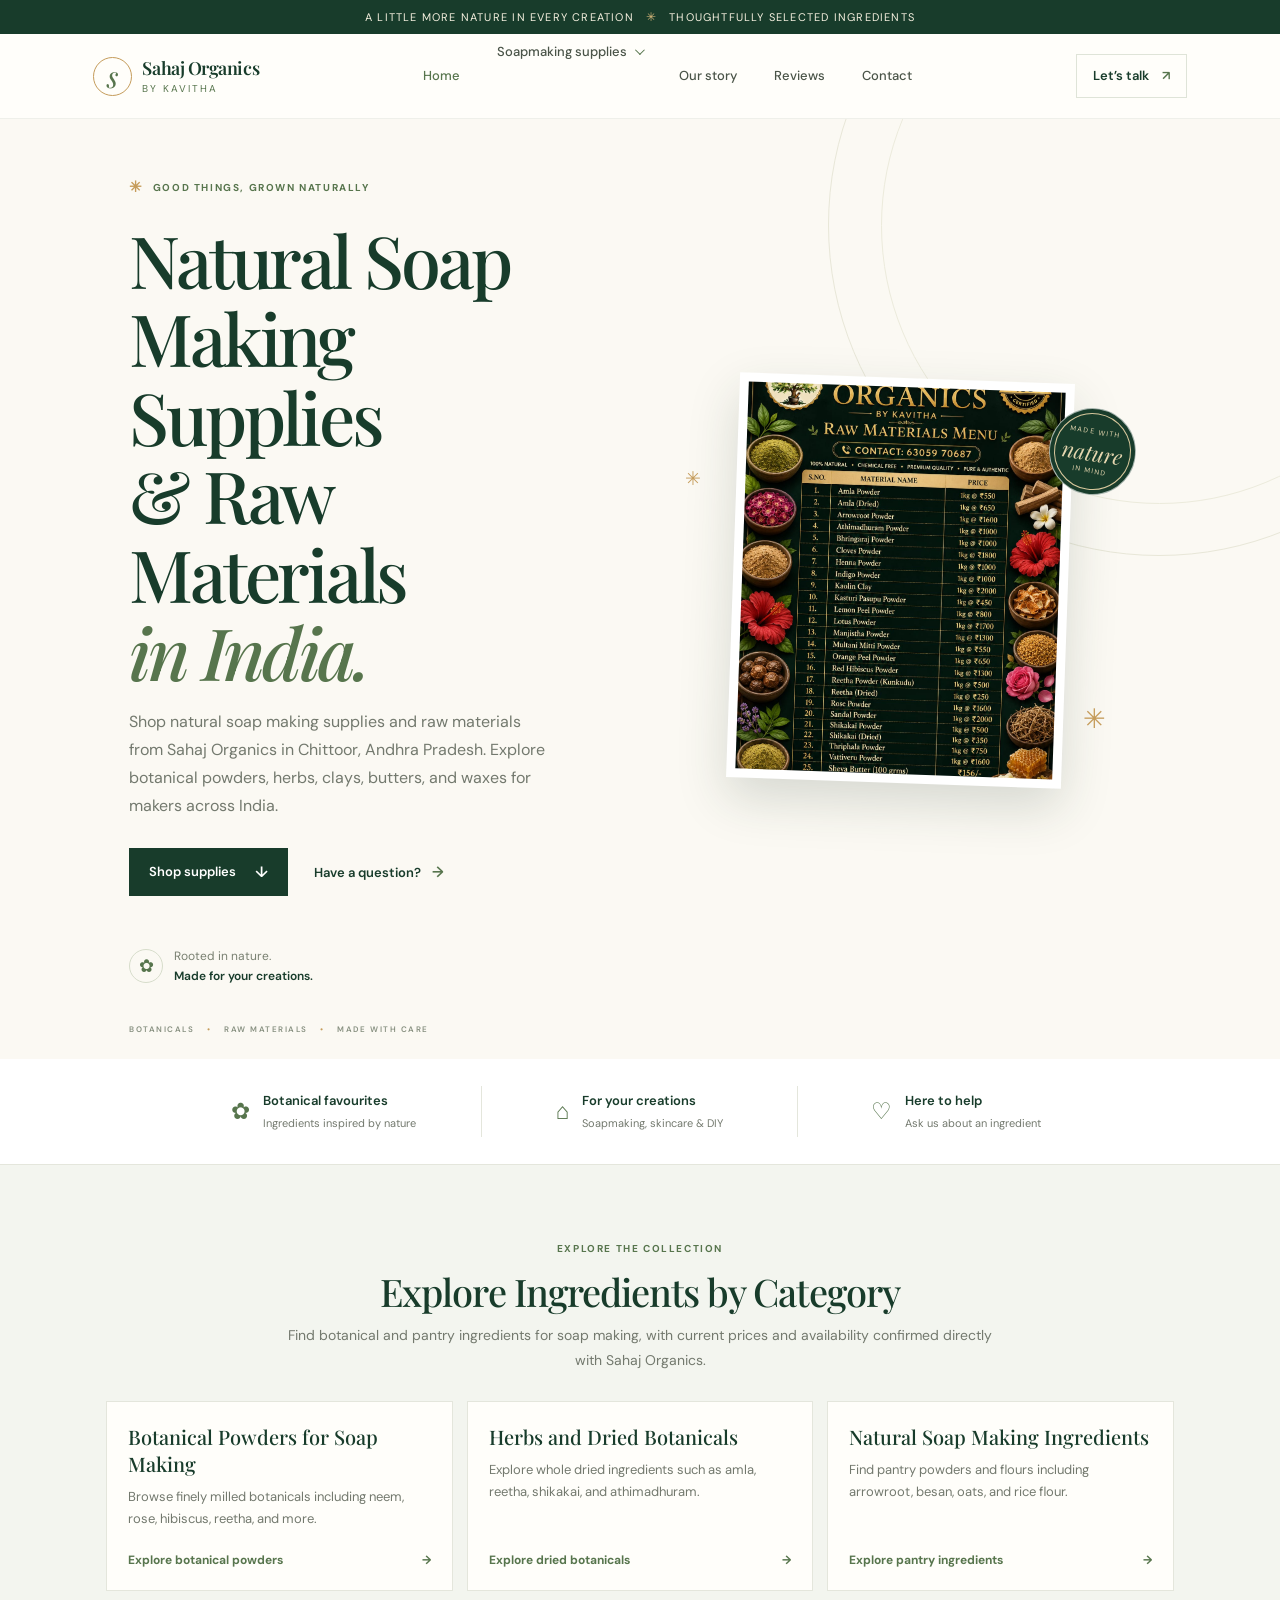
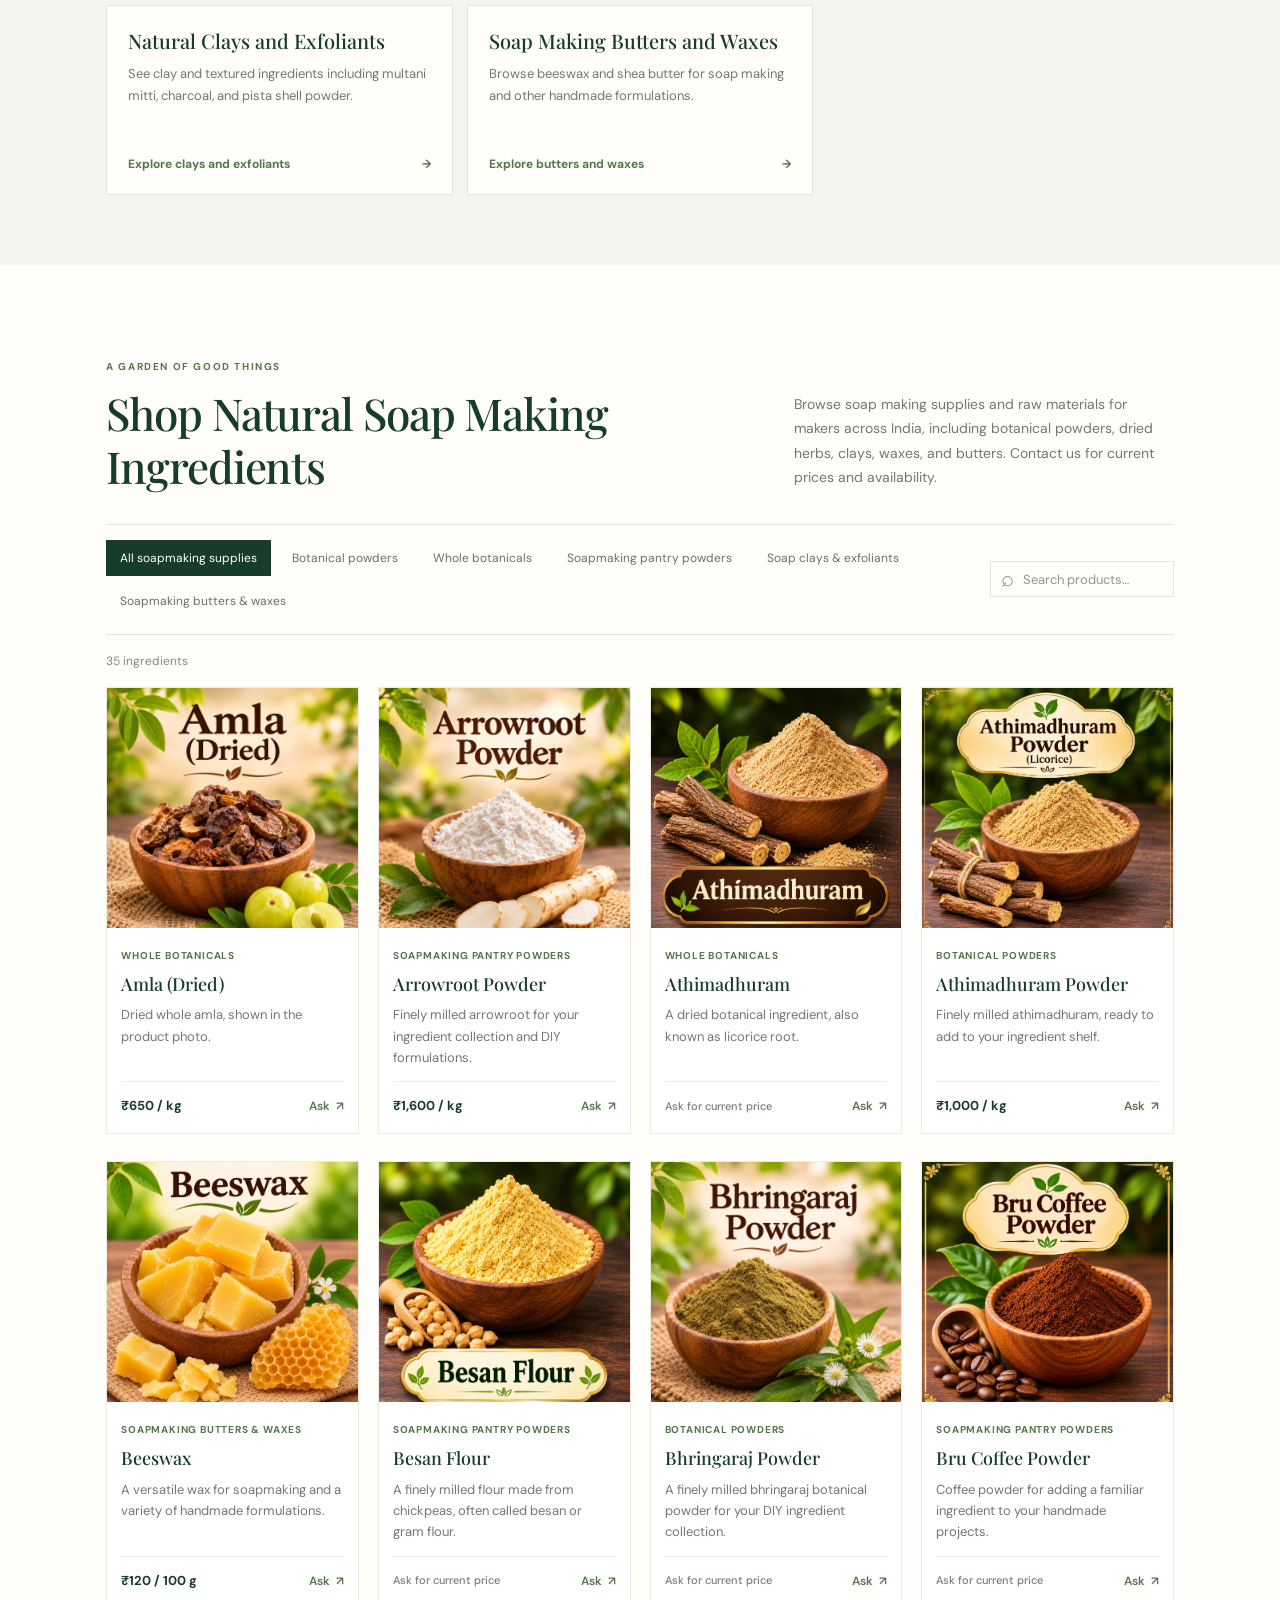
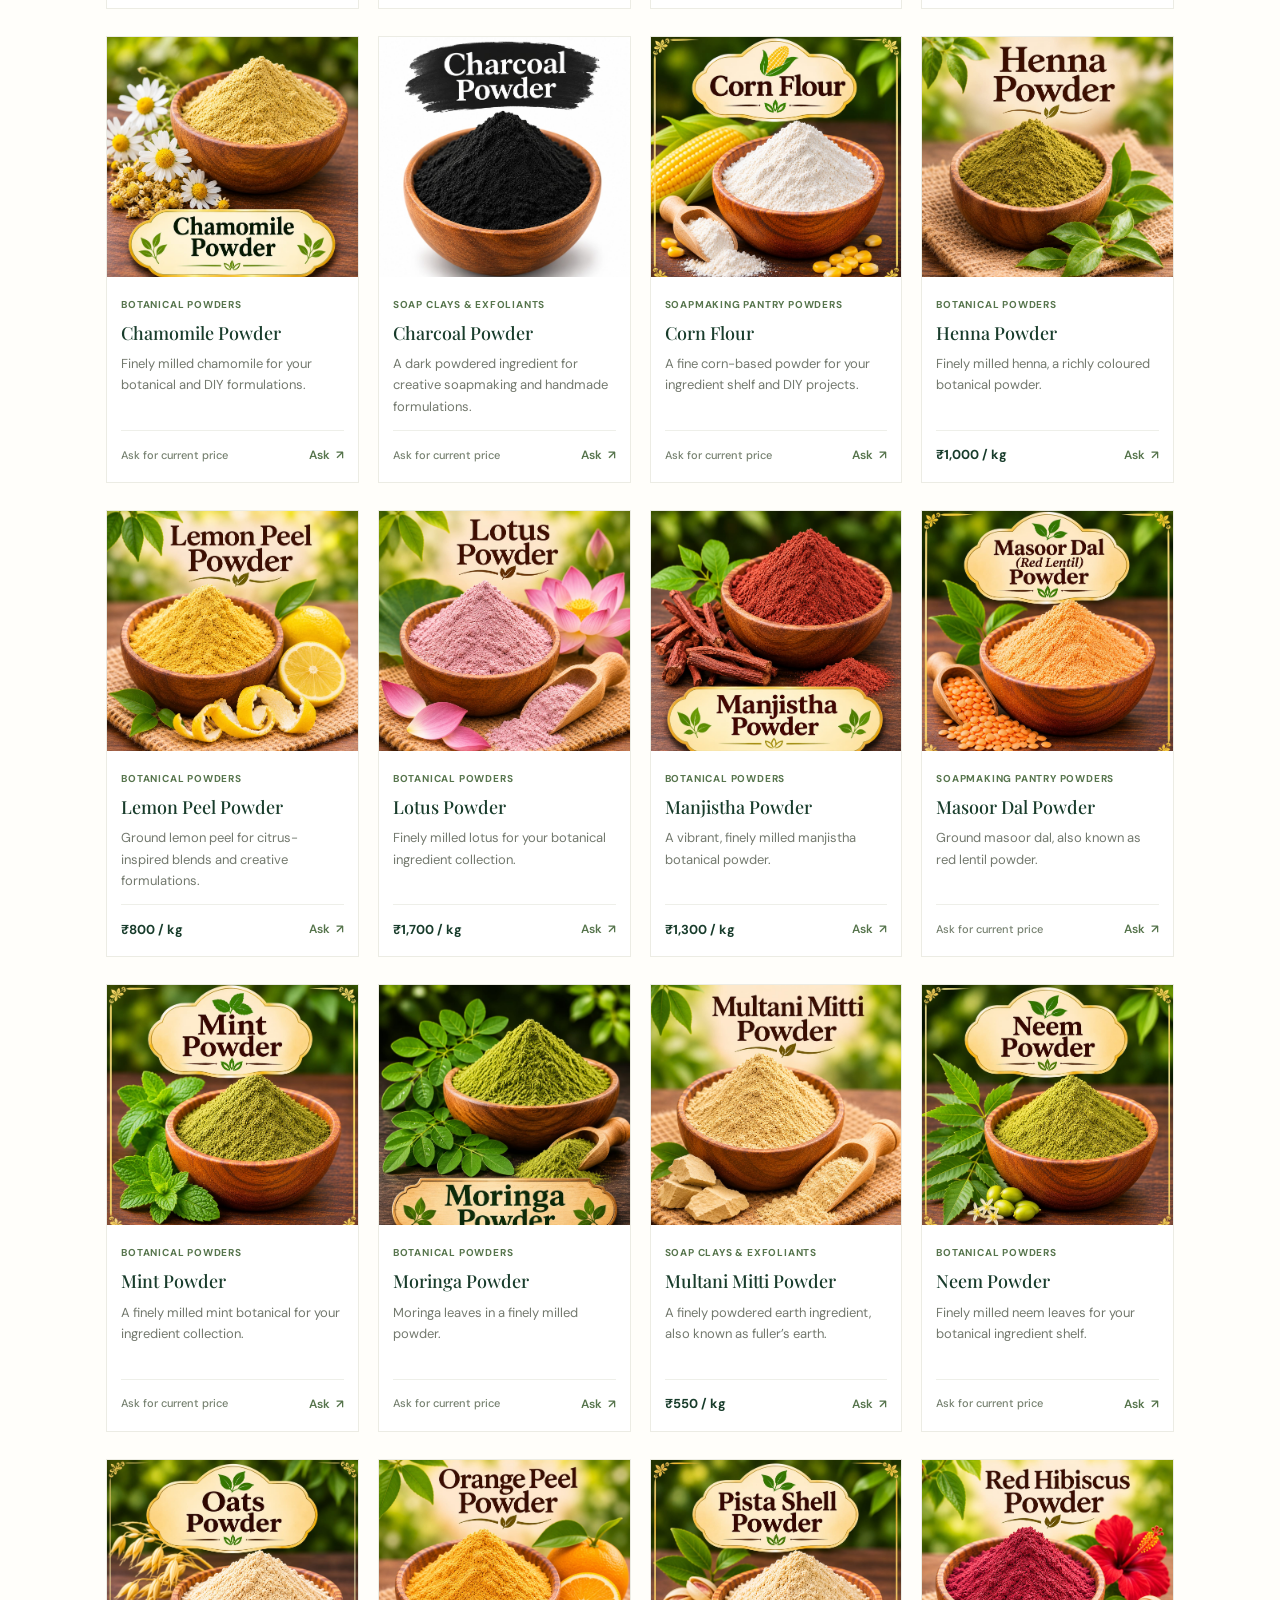
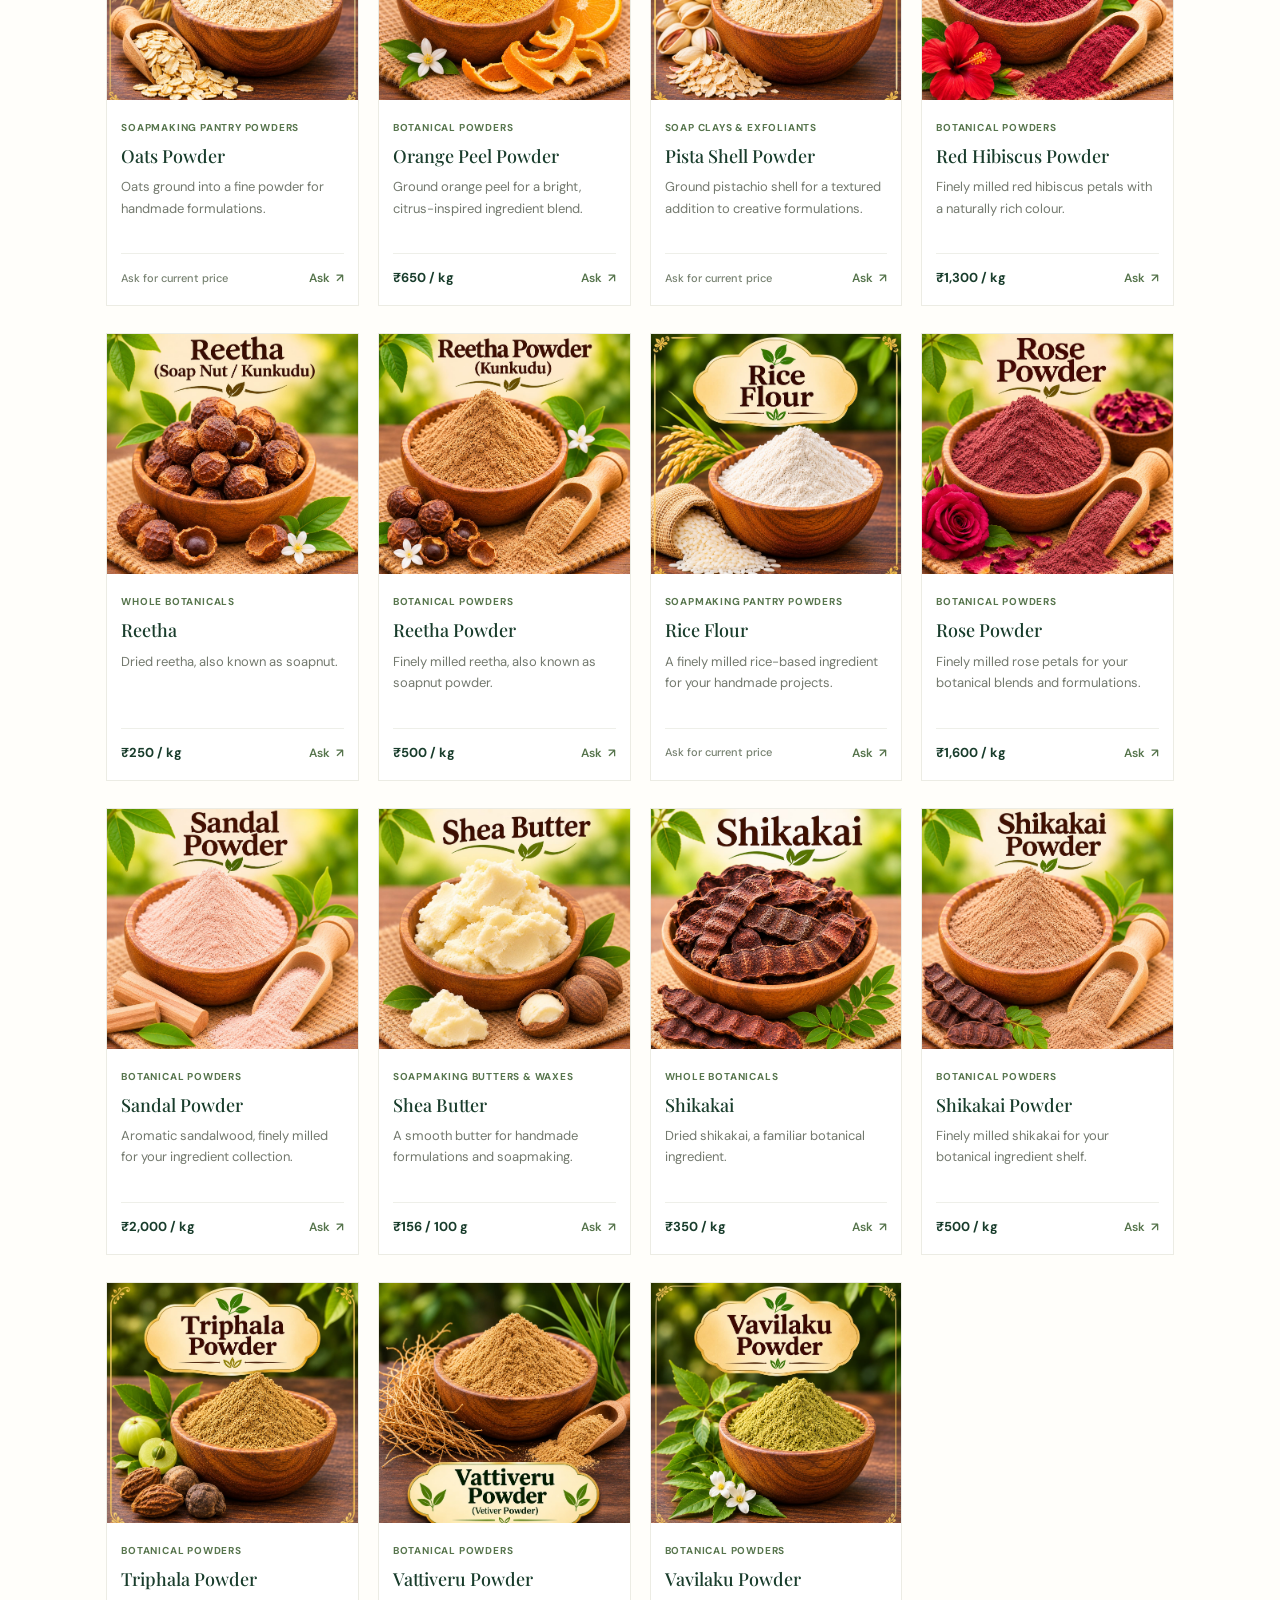
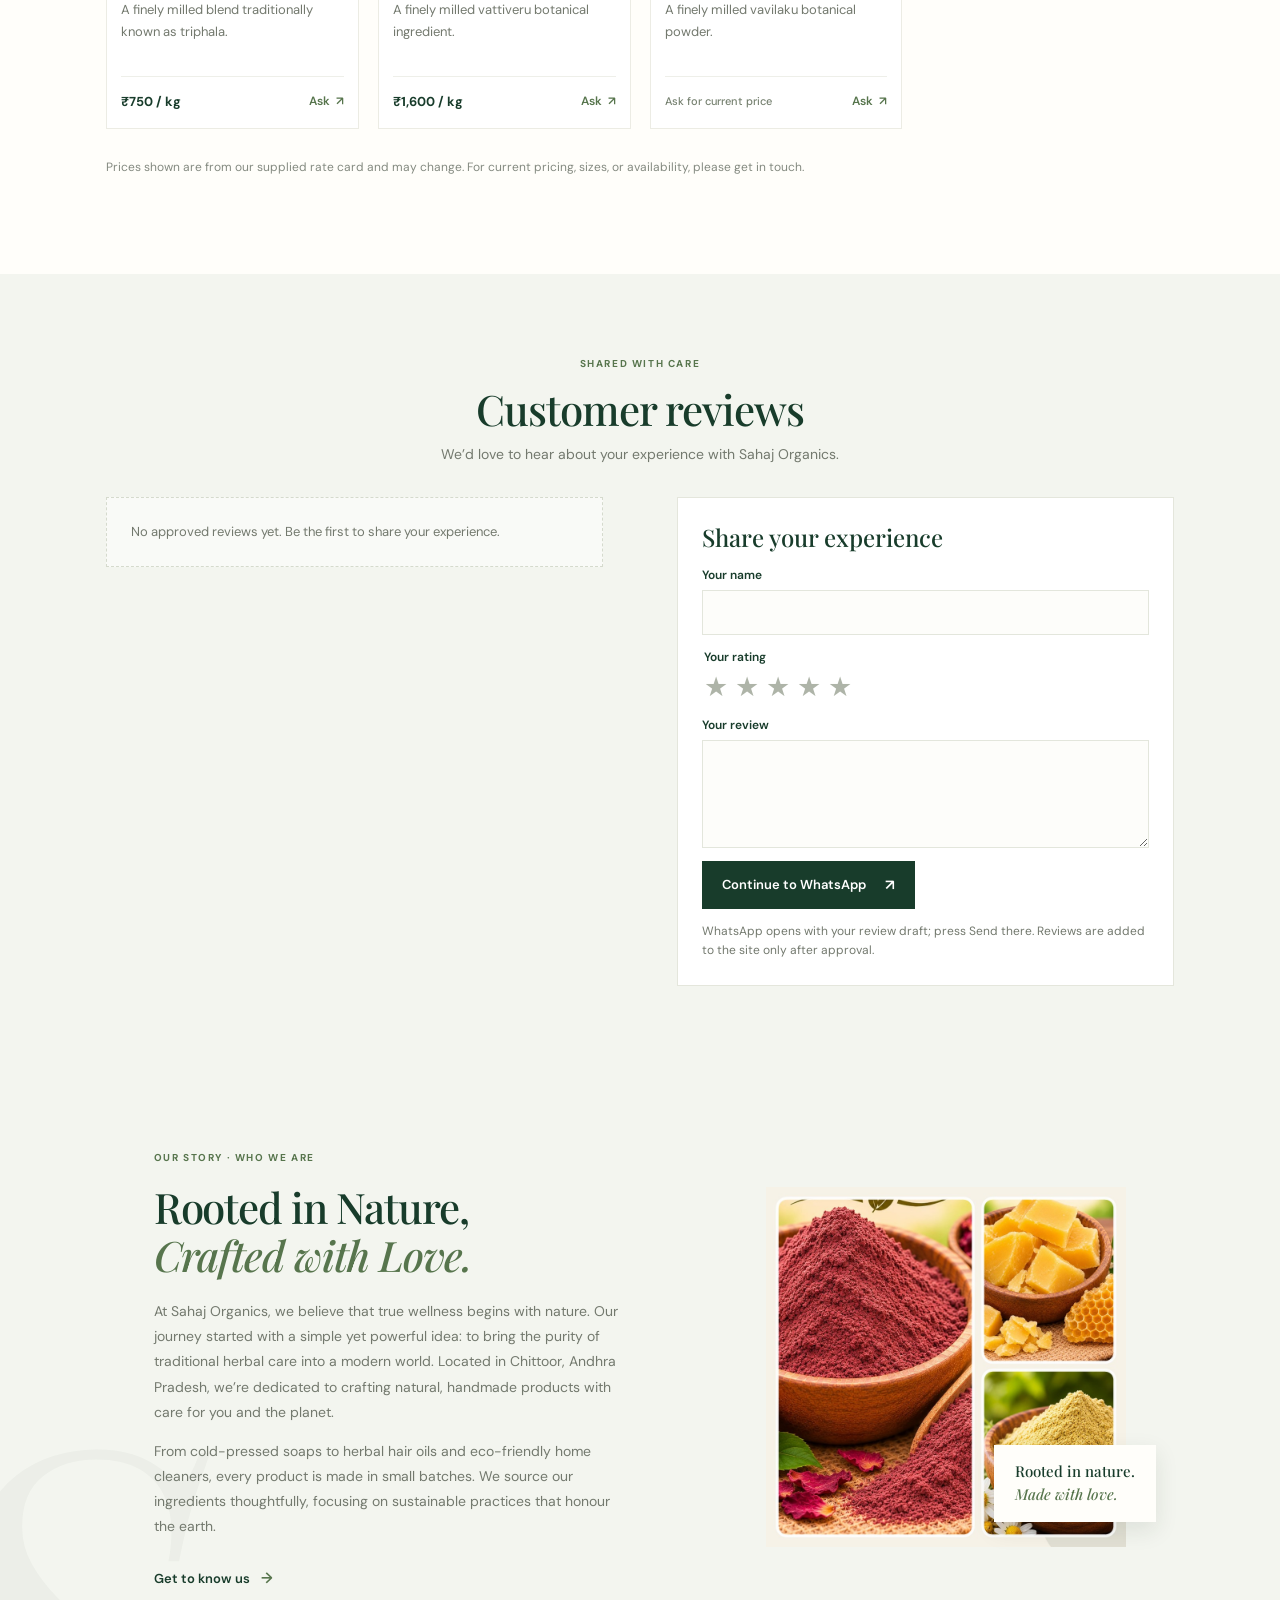
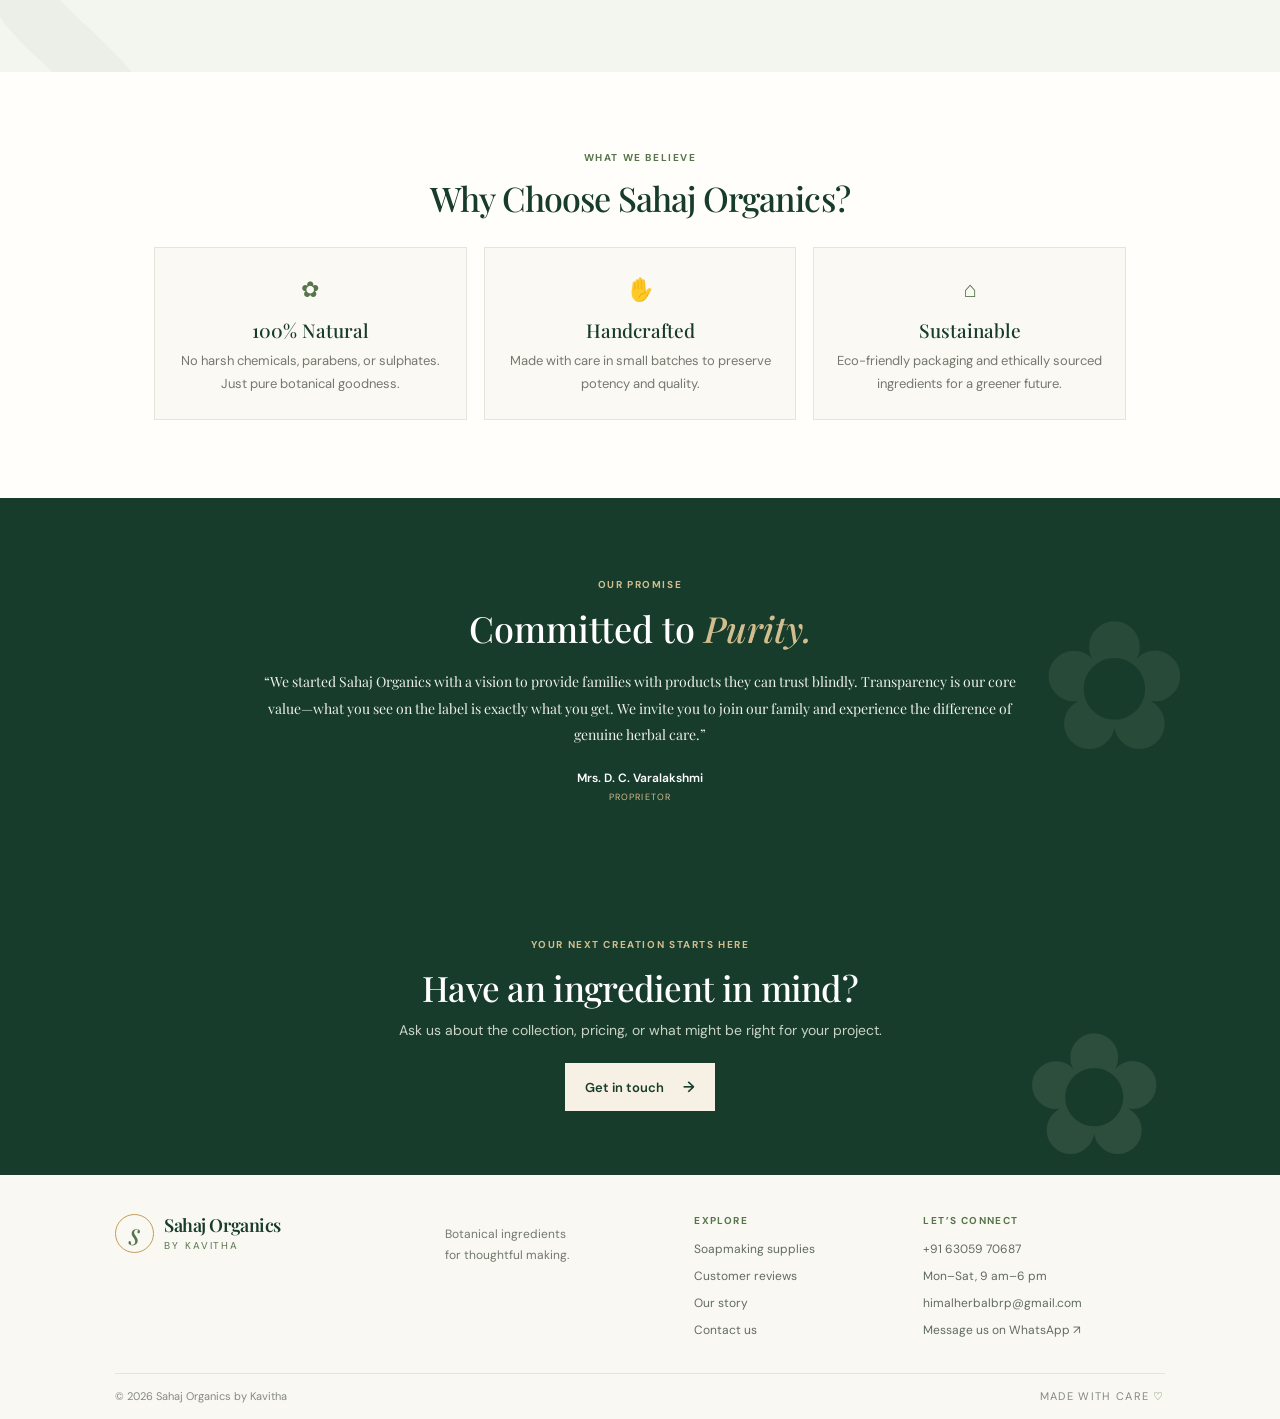
==== commit 860ac56c: "Improve SEO and add category landing pages Co-authored-by: Copilot <223556219+Copilot@users.noreply." ====
--- a/index.html
+++ b/index.html
@@ -11,7 +11,7 @@
     </script>
     <meta name="viewport" content="width=device-width, initial-scale=1">
     <meta name="theme-color" content="#183c2b">
-    <meta name="description" content="Shop soapmaking supplies and raw materials from Sahaj Organics in Chittoor, India. Explore botanical powders, dried botanicals, clays, and waxes.">
+    <meta name="description" content="Buy soap making supplies and natural raw materials in India. Explore botanical powders, herbs, clays, butters, and waxes from Sahaj Organics.">
     <meta name="robots" content="index,follow,max-image-preview:large">
     <link rel="canonical" href="https://sahajorganics.github.io/soapsupplies/">
     <title>Soap Making Supplies &amp; Raw Materials in India | Sahaj Organics</title>
@@ -19,7 +19,7 @@
     <meta property="og:locale" content="en_IN">
     <meta property="og:site_name" content="Sahaj Organics">
     <meta property="og:title" content="Soap Making Supplies &amp; Raw Materials in India | Sahaj Organics">
-    <meta property="og:description" content="Shop botanical powders, dried botanicals, clays, and waxes from Sahaj Organics in Chittoor, India.">
+    <meta property="og:description" content="Buy soap making supplies and natural raw materials in India. Explore botanical powders, herbs, clays, butters, and waxes from Sahaj Organics.">
     <meta property="og:url" content="https://sahajorganics.github.io/soapsupplies/">
     <meta property="og:image" content="https://sahajorganics.github.io/soapsupplies/images/social-preview.jpg">
     <meta property="og:image:type" content="image/jpeg">
@@ -28,7 +28,7 @@
     <meta property="og:image:alt" content="Sahaj Organics botanical soapmaking supplies and raw materials">
     <meta name="twitter:card" content="summary_large_image">
     <meta name="twitter:title" content="Soap Making Supplies &amp; Raw Materials in India | Sahaj Organics">
-    <meta name="twitter:description" content="Shop botanical powders, dried botanicals, clays, and waxes from Sahaj Organics in Chittoor, India.">
+    <meta name="twitter:description" content="Buy soap making supplies and natural raw materials in India. Explore botanical powders, herbs, clays, butters, and waxes from Sahaj Organics.">
     <meta name="twitter:image" content="https://sahajorganics.github.io/soapsupplies/images/social-preview.jpg">
     <meta name="twitter:image:alt" content="Sahaj Organics botanical soapmaking supplies and raw materials">
     <script type="application/ld+json">
@@ -38,7 +38,7 @@
         "@id": "https://sahajorganics.github.io/soapsupplies/#store",
         "name": "Sahaj Organics",
         "url": "https://sahajorganics.github.io/soapsupplies/",
-        "description": "Soapmaking raw materials and botanical ingredients from Chittoor, Andhra Pradesh, serving customers across India.",
+        "description": "Soap supplies and raw materials for soapmaking, including botanical ingredients from Chittoor, Andhra Pradesh, serving customers across India.",
         "image": "https://sahajorganics.github.io/soapsupplies/images/social-preview.jpg",
         "telephone": "+91 63059 70687",
         "email": "himalherbalbrp@gmail.com",
@@ -108,8 +108,8 @@
       <section class="hero">
         <div class="hero-copy">
           <span class="eyebrow"><span aria-hidden="true">✳</span> GOOD THINGS, GROWN NATURALLY</span>
-          <h1>Nature’s little<br>ingredients for<br><em>beautiful making.</em></h1>
-          <p>Shop soapmaking supplies and raw materials across India, from botanical powders and dried ingredients to clays, waxes, and butters. Sahaj Organics is based in Chittoor, Andhra Pradesh.</p>
+          <h1>Natural Soap<br>Making Supplies<br>&amp; Raw Materials<br><em>in India.</em></h1>
+          <p>Shop natural soap making supplies and raw materials from Sahaj Organics in Chittoor, Andhra Pradesh. Explore botanical powders, herbs, clays, butters, and waxes for makers across India.</p>
           <div class="hero-actions">
             <a class="button button-dark" href="#shop">Shop supplies <span aria-hidden="true">↓</span></a>
             <a class="text-link" href="contact.html">Have a question? <span aria-hidden="true">→</span></a>
@@ -133,10 +133,25 @@
         <div><span class="benefit-icon" aria-hidden="true">♡</span><span><strong>Here to help</strong><small>Ask us about an ingredient</small></span></div>
       </section>
 
+      <section class="category-links-section" aria-labelledby="categoryLinksHeading">
+        <div class="category-links-heading">
+          <span class="eyebrow">EXPLORE THE COLLECTION</span>
+          <h2 id="categoryLinksHeading">Explore Ingredients by Category</h2>
+          <p>Find botanical and pantry ingredients for soap making, with current prices and availability confirmed directly with Sahaj Organics.</p>
+        </div>
+        <div class="category-links-grid">
+          <a class="category-link-card" href="botanical-powders.html"><h3>Botanical Powders for Soap Making</h3><p>Browse finely milled botanicals including neem, rose, hibiscus, reetha, and more.</p><span>Explore botanical powders <span aria-hidden="true">→</span></span></a>
+          <a class="category-link-card" href="dried-botanicals.html"><h3>Herbs and Dried Botanicals</h3><p>Explore whole dried ingredients such as amla, reetha, shikakai, and athimadhuram.</p><span>Explore dried botanicals <span aria-hidden="true">→</span></span></a>
+          <a class="category-link-card" href="soapmaking-pantry.html"><h3>Natural Soap Making Ingredients</h3><p>Find pantry powders and flours including arrowroot, besan, oats, and rice flour.</p><span>Explore pantry ingredients <span aria-hidden="true">→</span></span></a>
+          <a class="category-link-card" href="clays-exfoliants.html"><h3>Natural Clays and Exfoliants</h3><p>See clay and textured ingredients including multani mitti, charcoal, and pista shell powder.</p><span>Explore clays and exfoliants <span aria-hidden="true">→</span></span></a>
+          <a class="category-link-card" href="soapmaking-butters-waxes.html"><h3>Soap Making Butters and Waxes</h3><p>Browse beeswax and shea butter for soap making and other handmade formulations.</p><span>Explore butters and waxes <span aria-hidden="true">→</span></span></a>
+        </div>
+      </section>
+
       <section class="shop-section" id="shop">
         <div class="section-heading">
-          <div><span class="eyebrow">A GARDEN OF GOOD THINGS</span><h2>Shop soapmaking supplies</h2></div>
-          <p>Browse soapmaking supplies and raw materials for makers across India, including botanical powders, dried ingredients, clays, waxes, and butters. Contact us for current prices and availability.</p>
+          <div><span class="eyebrow">A GARDEN OF GOOD THINGS</span><h2>Shop Natural Soap Making Ingredients</h2></div>
+          <p>Browse soap making supplies and raw materials for makers across India, including botanical powders, dried herbs, clays, waxes, and butters. Contact us for current prices and availability.</p>
         </div>
         <div class="shop-controls">
           <div class="category-filters" role="group" aria-label="Filter products by category" id="categoryFilters"></div>
@@ -201,7 +216,7 @@
       <section class="story-values-section" aria-labelledby="story-values-heading">
         <div class="story-values-heading">
           <span class="eyebrow">WHAT WE BELIEVE</span>
-          <h2 id="story-values-heading">Care in every choice.</h2>
+          <h2 id="story-values-heading">Why Choose Sahaj Organics?</h2>
         </div>
         <div class="story-values-grid">
           <article class="story-value-card">
--- a/styles.css
+++ b/styles.css
@@ -91,6 +91,26 @@
 .benefits strong, .benefits small { display: block; }
 .benefits strong { color: var(--forest); font-size: 13px; font-weight: 600; }
 .benefits small { margin-top: 4px; color: var(--muted); font-size: 11px; }
+
+.category-links-section { padding: 70px 8.3%; background: var(--sage-light); }
+.category-links-heading { max-width: 720px; margin: 0 auto 29px; text-align: center; }
+.category-links-heading h2 { margin: 10px 0 9px; color: var(--forest); font: 500 38px/1.2 var(--serif); letter-spacing: -.025em; }
+.category-links-heading p { margin: 0; color: var(--muted); font-size: 14px; line-height: 1.75; }
+.category-links-grid { display: grid; grid-template-columns: repeat(3, minmax(0, 1fr)); gap: 14px; max-width: 1180px; margin: 0 auto; }
+.category-link-card { display: flex; flex-direction: column; min-height: 190px; padding: 21px; border: 1px solid var(--line); background: var(--paper); transition: transform .2s ease, box-shadow .2s ease; }
+.category-link-card:hover { transform: translateY(-2px); box-shadow: 0 10px 24px rgba(31, 51, 35, .08); }
+.category-link-card h3 { margin: 0 0 9px; color: var(--forest); font: 500 20px/1.35 var(--serif); }
+.category-link-card p { margin: 0 0 15px; color: var(--muted); font-size: 13px; line-height: 1.7; }
+.category-link-card > span { display: flex; justify-content: space-between; gap: 8px; margin-top: auto; color: var(--leaf); font-size: 12px; font-weight: 700; }
+.category-ingredient-list { max-width: 1100px; margin: 40px auto 0; padding-top: 26px; border-top: 1px solid var(--line); }
+.category-ingredient-list h2, .category-related-links h2 { margin: 0 0 15px; color: var(--forest); font: 500 27px/1.3 var(--serif); }
+.category-ingredient-list ul { display: grid; grid-template-columns: repeat(3, minmax(0, 1fr)); gap: 8px 24px; margin: 0; padding-left: 20px; color: var(--muted); font-size: 13px; line-height: 1.7; }
+.category-ingredient-list li::marker { color: var(--leaf); }
+.category-ingredient-list p { margin: 18px 0 0; color: var(--muted); font-size: 13px; line-height: 1.7; }
+.category-related-links { display: flex; flex-wrap: wrap; align-items: center; gap: 12px 22px; padding: 27px 8.3%; background: var(--sage-light); }
+.category-related-links h2 { flex: 1 0 100%; margin-bottom: 0; text-align: center; }
+.category-related-links a { color: var(--forest); font-size: 13px; font-weight: 600; text-decoration: underline; text-underline-offset: 3px; }
+.category-related-links a:hover { color: var(--leaf); }
 
 .shop-section { padding: 88px 8.3% 96px; background: var(--paper); }
 .section-heading { display: flex; justify-content: space-between; align-items: end; gap: 30px; margin-bottom: 31px; }
@@ -232,6 +252,7 @@
 
 .contact-hero { padding: 74px 20px 67px; background: var(--cream); text-align: center; }
 .contact-hero h1 { margin: 15px 0 13px; font-size: 64px; }
+.category-hero h1 { font-size: 52px; }
 .contact-hero > p { max-width: 500px; margin: 0 auto; color: var(--muted); font-size: 15px; line-height: 1.75; }
 .contact-section { display: grid; grid-template-columns: .93fr 1.07fr; gap: 8%; max-width: 1000px; margin: 0 auto; padding: 68px 30px 78px; }
 .contact-card { padding: 28px 0; }
@@ -300,6 +321,13 @@
   .benefits > div { justify-content: start; min-height: 61px; border-right: 0; border-bottom: 1px solid var(--line); }
   .benefits > div:last-child { border: 0; }
   .benefits small { font-size: 11px; }
+  .category-links-section { padding: 52px 6%; }
+  .category-links-heading h2 { font-size: 32px; }
+  .category-links-grid { grid-template-columns: 1fr; gap: 10px; }
+  .category-link-card { min-height: 0; padding: 19px; }
+  .category-ingredient-list ul { grid-template-columns: repeat(2, minmax(0, 1fr)); gap: 6px 16px; }
+  .category-ingredient-list h2, .category-related-links h2 { font-size: 24px; }
+  .category-related-links { justify-content: center; padding: 24px 6%; }
   .shop-section { padding: 62px 5% 68px; }
   .reviews-section { padding: 54px 5%; }
   .reviews-section-inner { grid-template-columns: 1fr; gap: 20px; }
@@ -350,6 +378,7 @@
   .footer-bottom { font-size: 10px; }
   .contact-hero { padding: 55px 7% 48px; }
   .contact-hero h1 { font-size: 54px; }
+  .category-hero h1 { font-size: 42px; }
   .contact-hero > p { font-size: 14px; }
   .contact-section { grid-template-columns: 1fr; gap: 20px; padding: 38px 6% 52px; }
   .contact-card { padding: 0; }
